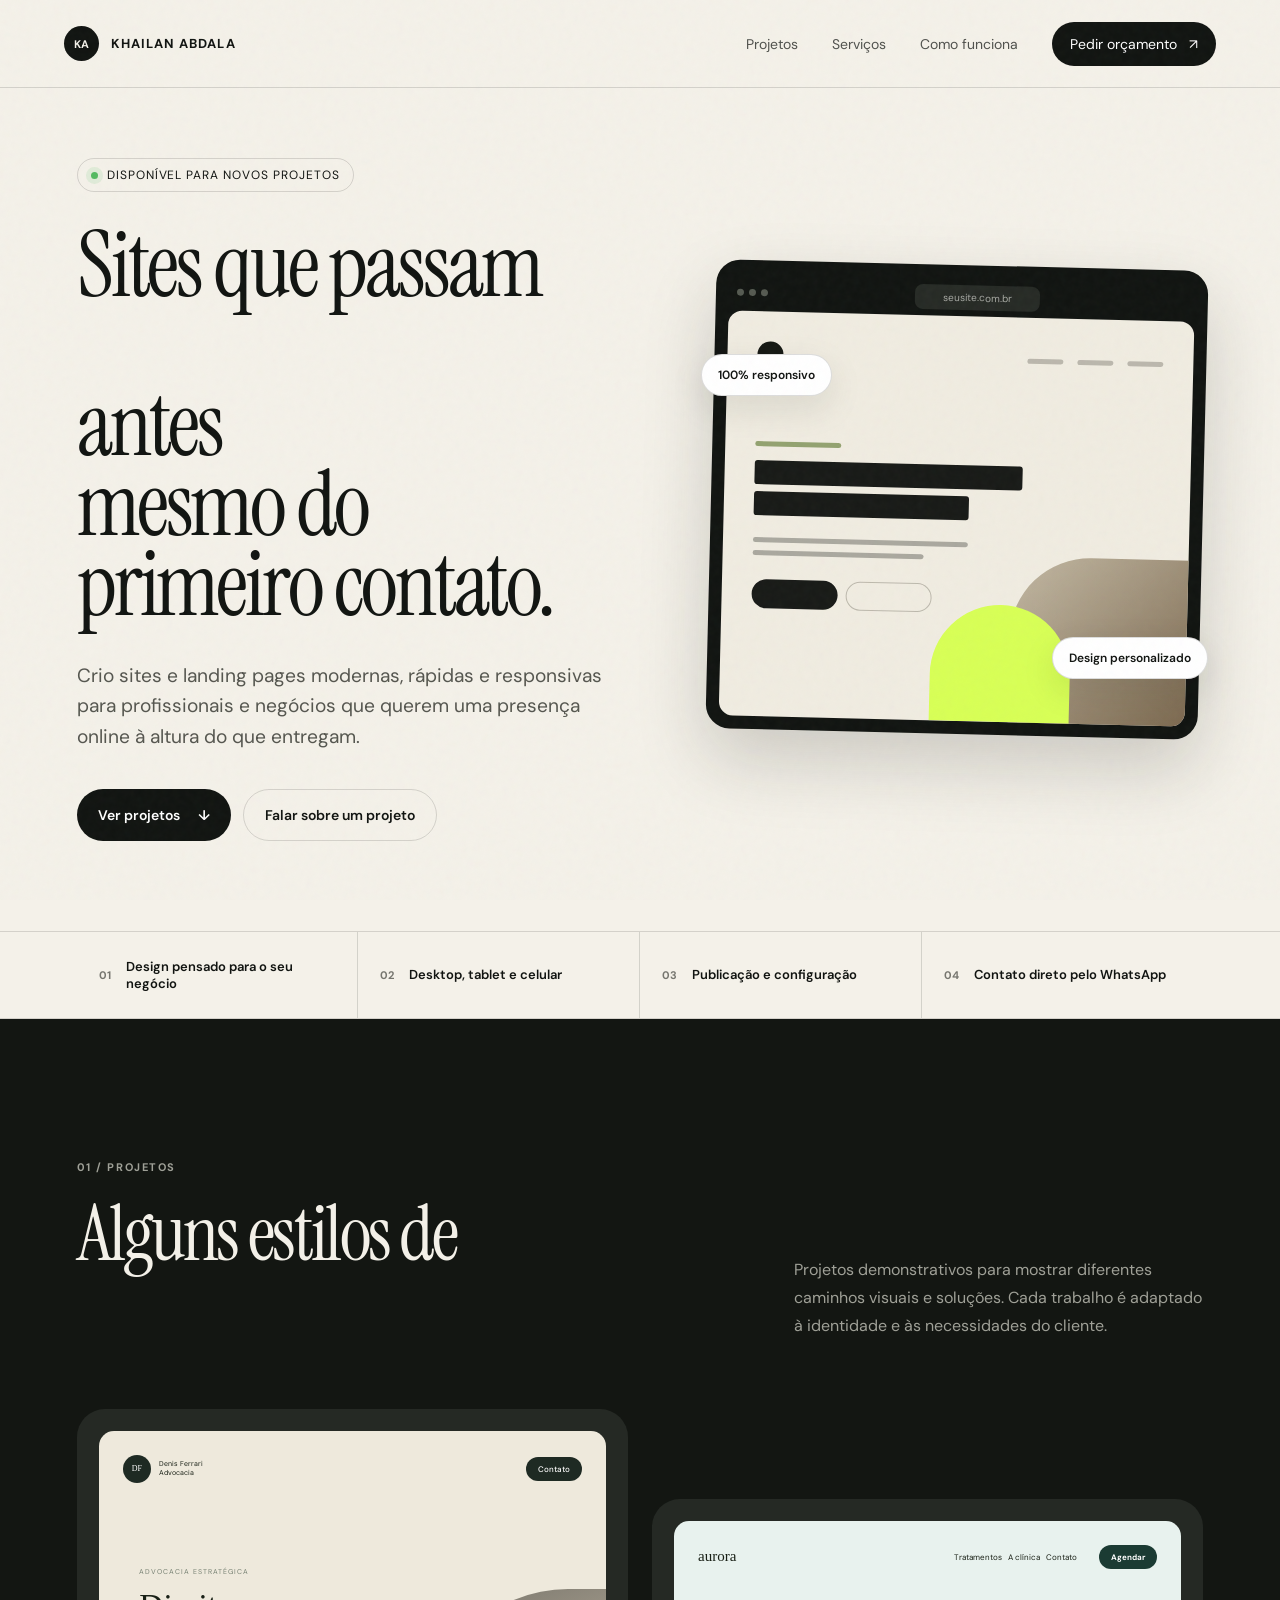
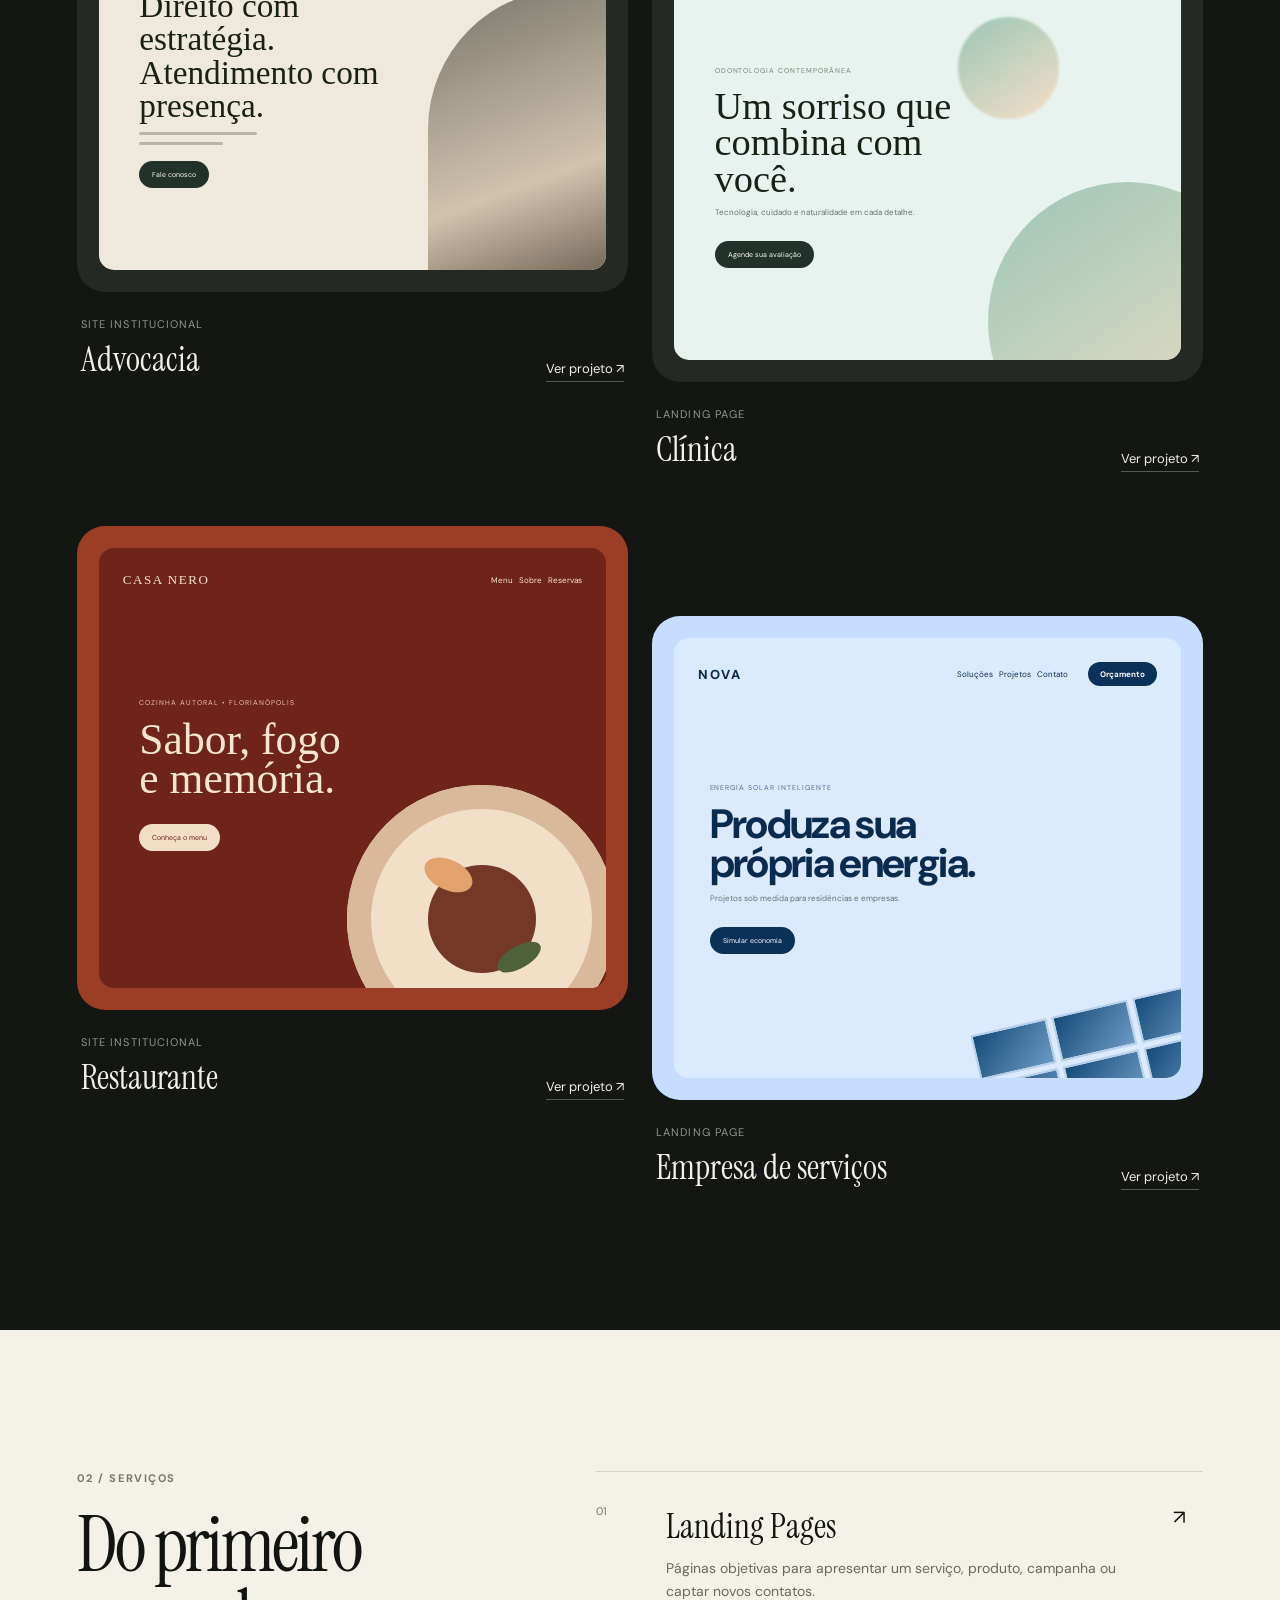
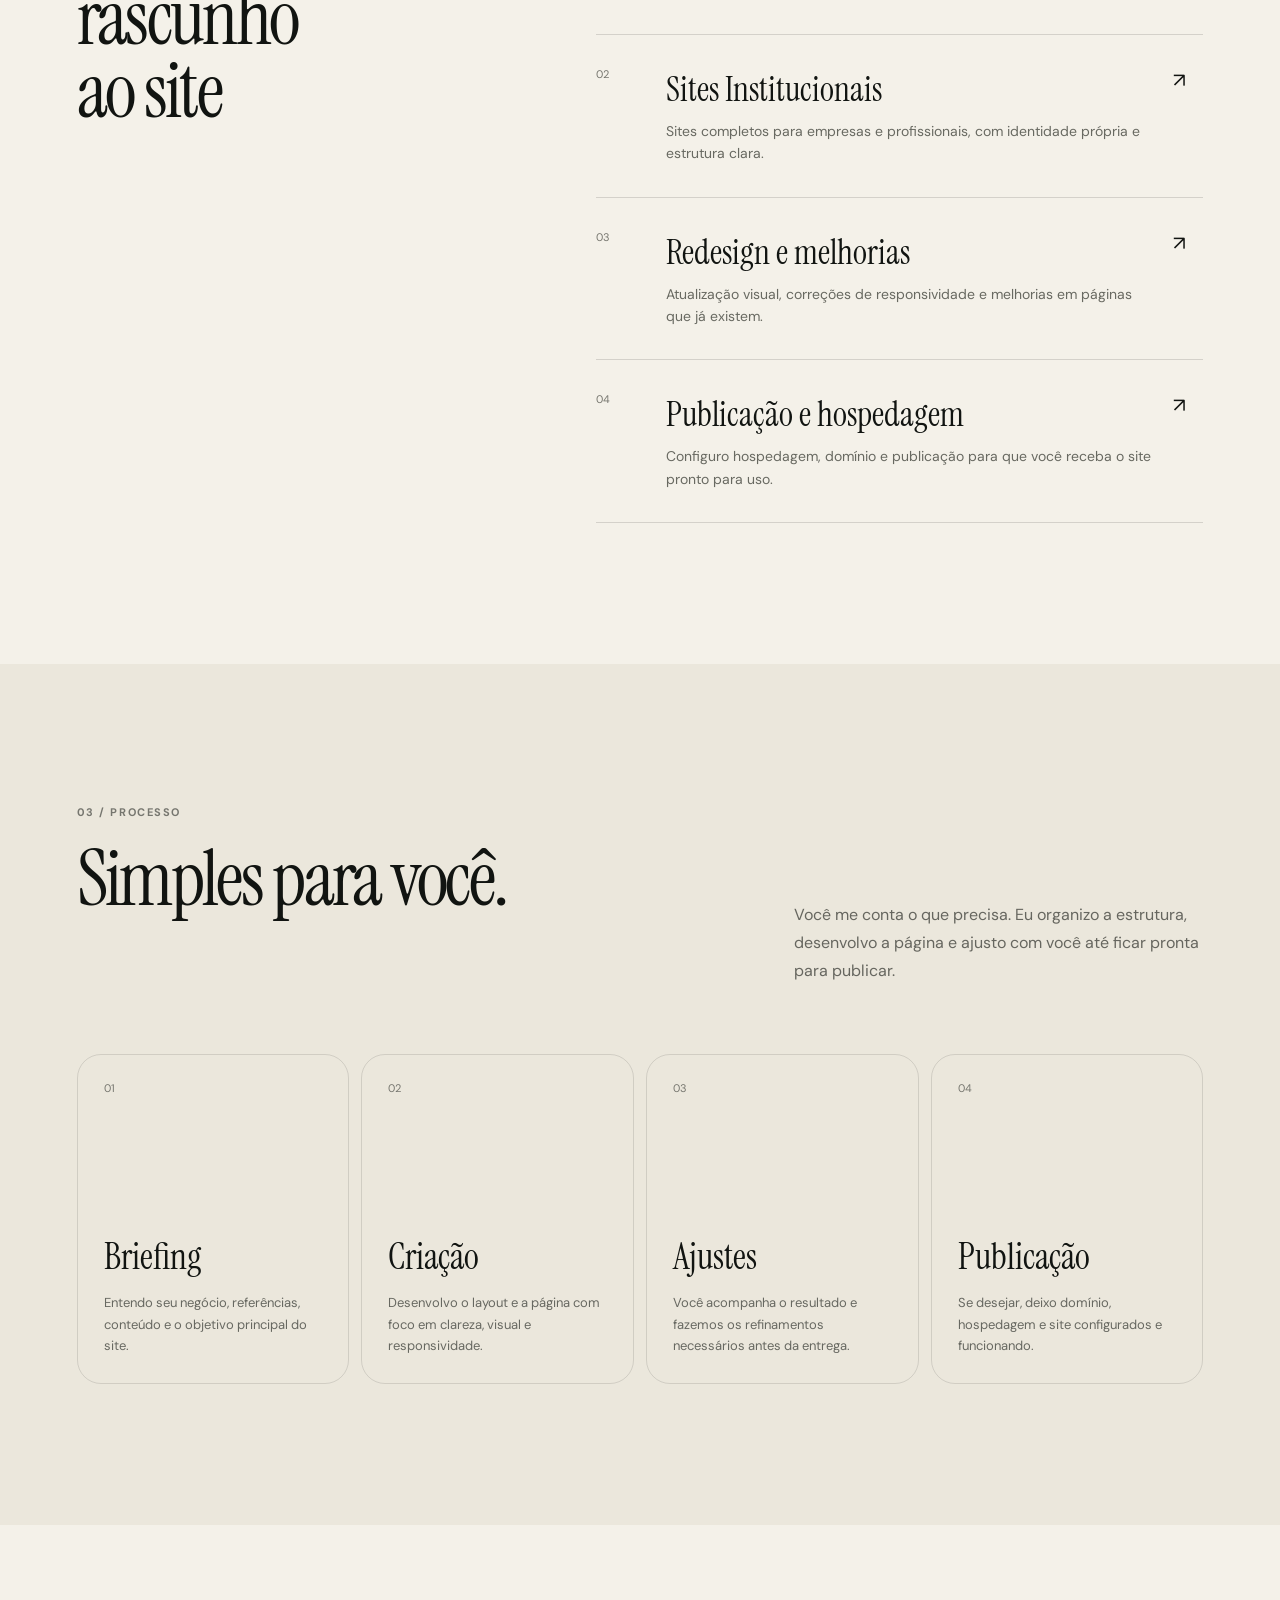
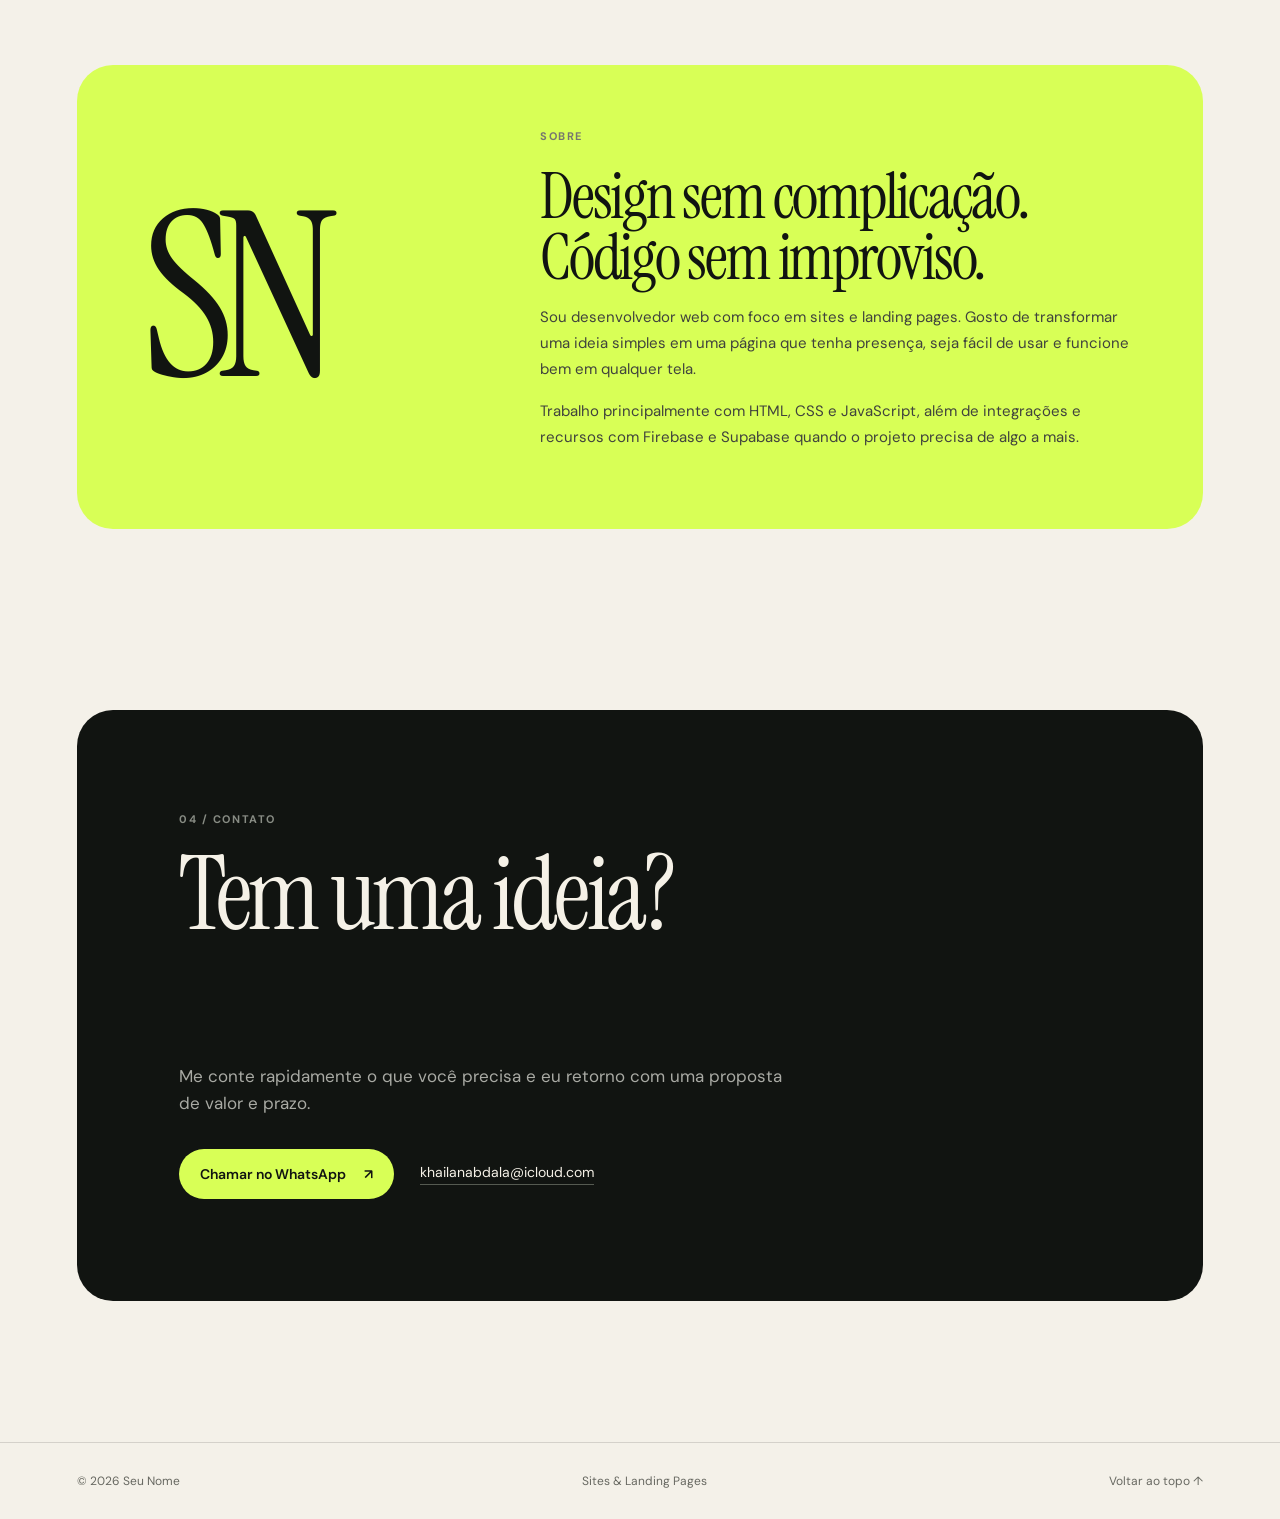
==== index.html @ 9eee0f59 "Update index.html" ====
<!doctype html>
<html lang="pt-BR">
<head>
  <meta charset="utf-8" />
  <meta name="viewport" content="width=device-width, initial-scale=1" />
  <meta name="description" content="Desenvolvimento de sites e landing pages responsivas, modernas e pensadas para transformar visitas em contatos." />
  <title>Khailan Abdala — Sites & Landing Pages</title>
  <link rel="preconnect" href="https://fonts.googleapis.com">
  <link rel="preconnect" href="https://fonts.gstatic.com" crossorigin>
  <link href="https://fonts.googleapis.com/css2?family=DM+Sans:wght@400;500;600;700&family=Instrument+Serif:ital@0;1&display=swap" rel="stylesheet">
  <link rel="stylesheet" href="styles.css" />
</head>
<body>
  <div class="grain" aria-hidden="true"></div>

  <header class="site-header" id="topo">
    <a class="brand" href="#topo" aria-label="Página inicial">
      <span class="brand-mark">KA</span>
      <span class="brand-text">KHAILAN ABDALA</span>
    </a>

    <button class="menu-toggle" type="button" aria-label="Abrir menu" aria-expanded="false">
      <span></span><span></span>
    </button>

    <nav class="nav" aria-label="Navegação principal">
      <a href="#projetos">Projetos</a>
      <a href="#servicos">Serviços</a>
      <a href="#processo">Como funciona</a>
      <a class="nav-cta" href="#contato">Pedir orçamento <span>↗</span></a>
    </nav>
  </header>

  <main>
    <section class="hero section-pad">
      <div class="hero-copy reveal">
        <div class="eyebrow"><span class="status-dot"></span> Disponível para novos projetos</div>
        <h1>Sites que passam<br><em>credibilidade</em> antes<br>mesmo do primeiro contato.</h1>
        <p class="hero-lead">Crio sites e landing pages modernas, rápidas e responsivas para profissionais e negócios que querem uma presença online à altura do que entregam.</p>
        <div class="hero-actions">
          <a class="btn btn-primary" href="#projetos">Ver projetos <span>↓</span></a>
          <a class="btn btn-ghost" href="#contato">Falar sobre um projeto</a>
        </div>
      </div>

      <div class="hero-visual reveal delay-1" aria-hidden="true">
        <div class="browser-card">
          <div class="browser-top">
            <div class="dots"><i></i><i></i><i></i></div>
            <div class="browser-url">seusite.com.br</div>
          </div>
          <div class="browser-content">
            <div class="mini-nav"><span class="mini-logo"></span><span></span><span></span><span></span></div>
            <div class="mini-kicker"></div>
            <div class="mini-title w1"></div>
            <div class="mini-title w2"></div>
            <div class="mini-copy"></div>
            <div class="mini-copy short"></div>
            <div class="mini-buttons"><i></i><i></i></div>
            <div class="mini-card-a"></div>
            <div class="mini-card-b"></div>
          </div>
        </div>
        <div class="floating-tag tag-a">100% responsivo</div>
        <div class="floating-tag tag-b">Design personalizado</div>
      </div>
    </section>

    <section class="proof-strip" aria-label="Diferenciais">
      <div><strong>01</strong><span>Design pensado para o seu negócio</span></div>
      <div><strong>02</strong><span>Desktop, tablet e celular</span></div>
      <div><strong>03</strong><span>Publicação e configuração</span></div>
      <div><strong>04</strong><span>Contato direto pelo WhatsApp</span></div>
    </section>

    <section class="projects section-pad" id="projetos">
      <div class="section-heading reveal">
        <div>
          <span class="section-index">01 / PROJETOS</span>
          <h2>Alguns estilos de<br><em>site que posso criar.</em></h2>
        </div>
        <p>Projetos demonstrativos para mostrar diferentes caminhos visuais e soluções. Cada trabalho é adaptado à identidade e às necessidades do cliente.</p>
      </div>

      <div class="project-grid">
        <article class="project-card project-law reveal">
          <a href="demos/advocacia.html" target="_blank" rel="noopener noreferrer" class="project-preview" aria-label="Abrir demonstração do site de advocacia">
            <div class="mock-window">
              <div class="mock-head"><span>DF</span><small>Denis Ferrari<br>Advocacia</small><b>Contato</b></div>
              <div class="law-copy"><small>ADVOCACIA ESTRATÉGICA</small><strong>Direito com estratégia.<br>Atendimento com presença.</strong><i></i><i></i><button>Fale conosco</button></div>
              <div class="law-photo"></div>
            </div>
          </a>
          <div class="project-meta">
            <div><span>Site institucional</span><h3>Advocacia</h3></div>
            <a href="demos/advocacia.html" target="_blank" rel="noopener noreferrer">Ver projeto ↗</a>
          </div>
        </article>

        <article class="project-card project-clinic reveal delay-1">
          <a href="demos/clinica.html" target="_blank" rel="noopener noreferrer" class="project-preview" aria-label="Abrir demonstração do site de clínica">
            <div class="mock-window clinic-window">
              <div class="clinic-nav"><span>aurora</span><div>Tratamentos&nbsp;&nbsp;&nbsp;A clínica&nbsp;&nbsp;&nbsp;Contato</div><b>Agendar</b></div>
              <div class="clinic-copy"><small>ODONTOLOGIA CONTEMPORÂNEA</small><strong>Um sorriso que combina com você.</strong><p>Tecnologia, cuidado e naturalidade em cada detalhe.</p><button>Agende sua avaliação</button></div>
              <div class="clinic-orb one"></div><div class="clinic-orb two"></div>
            </div>
          </a>
          <div class="project-meta">
            <div><span>Landing page</span><h3>Clínica</h3></div>
            <a href="demos/clinica.html" target="_blank" rel="noopener noreferrer">Ver projeto ↗</a>
          </div>
        </article>

        <article class="project-card project-food reveal">
          <a href="demos/restaurante.html" target="_blank" rel="noopener noreferrer" class="project-preview" aria-label="Abrir demonstração do site de restaurante">
            <div class="mock-window food-window">
              <div class="food-top"><span>CASA NERO</span><div>Menu&nbsp;&nbsp;&nbsp;Sobre&nbsp;&nbsp;&nbsp;Reservas</div></div>
              <div class="food-copy"><small>COZINHA AUTORAL • FLORIANÓPOLIS</small><strong>Sabor, fogo<br>e memória.</strong><button>Conheça o menu</button></div>
              <div class="plate"><i></i><b></b><span></span></div>
            </div>
          </a>
          <div class="project-meta">
            <div><span>Site institucional</span><h3>Restaurante</h3></div>
            <a href="demos/restaurante.html" target="_blank" rel="noopener noreferrer">Ver projeto ↗</a>
          </div>
        </article>

        <article class="project-card project-service reveal delay-1">
          <a href="demos/servicos.html" target="_blank" rel="noopener noreferrer" class="project-preview" aria-label="Abrir demonstração do site de serviços">
            <div class="mock-window service-window">
              <div class="service-nav"><span>NOVA</span><div>Soluções&nbsp;&nbsp;&nbsp;Projetos&nbsp;&nbsp;&nbsp;Contato</div><b>Orçamento</b></div>
              <div class="service-copy"><small>ENERGIA SOLAR INTELIGENTE</small><strong>Produza sua própria energia.</strong><p>Projetos sob medida para residências e empresas.</p><button>Simular economia</button></div>
              <div class="service-grid"><i></i><i></i><i></i><i></i><i></i><i></i></div>
            </div>
          </a>
          <div class="project-meta">
            <div><span>Landing page</span><h3>Empresa de serviços</h3></div>
            <a href="demos/servicos.html" target="_blank" rel="noopener noreferrer">Ver projeto ↗</a>
          </div>
        </article>
      </div>
    </section>

    <section class="services section-pad" id="servicos">
      <div class="services-title reveal">
        <span class="section-index">02 / SERVIÇOS</span>
        <h2>Do primeiro rascunho<br>ao site <em>no ar.</em></h2>
      </div>

      <div class="service-list">
        <div class="service-row reveal"><span>01</span><div><h3>Landing Pages</h3><p>Páginas objetivas para apresentar um serviço, produto, campanha ou captar novos contatos.</p></div><b>↗</b></div>
        <div class="service-row reveal"><span>02</span><div><h3>Sites Institucionais</h3><p>Sites completos para empresas e profissionais, com identidade própria e estrutura clara.</p></div><b>↗</b></div>
        <div class="service-row reveal"><span>03</span><div><h3>Redesign e melhorias</h3><p>Atualização visual, correções de responsividade e melhorias em páginas que já existem.</p></div><b>↗</b></div>
        <div class="service-row reveal"><span>04</span><div><h3>Publicação e hospedagem</h3><p>Configuro hospedagem, domínio e publicação para que você receba o site pronto para uso.</p></div><b>↗</b></div>
      </div>
    </section>

    <section class="process section-pad" id="processo">
      <div class="section-heading reveal">
        <div>
          <span class="section-index">03 / PROCESSO</span>
          <h2>Simples para você.<br><em>Bem pensado por trás.</em></h2>
        </div>
        <p>Você me conta o que precisa. Eu organizo a estrutura, desenvolvo a página e ajusto com você até ficar pronta para publicar.</p>
      </div>

      <div class="process-grid">
        <div class="process-card reveal"><span>01</span><h3>Briefing</h3><p>Entendo seu negócio, referências, conteúdo e o objetivo principal do site.</p></div>
        <div class="process-card reveal delay-1"><span>02</span><h3>Criação</h3><p>Desenvolvo o layout e a página com foco em clareza, visual e responsividade.</p></div>
        <div class="process-card reveal delay-2"><span>03</span><h3>Ajustes</h3><p>Você acompanha o resultado e fazemos os refinamentos necessários antes da entrega.</p></div>
        <div class="process-card reveal delay-3"><span>04</span><h3>Publicação</h3><p>Se desejar, deixo domínio, hospedagem e site configurados e funcionando.</p></div>
      </div>
    </section>

    <section class="about section-pad">
      <div class="about-card reveal">
        <div class="about-monogram">SN</div>
        <div class="about-copy">
          <span class="section-index">SOBRE</span>
          <h2>Design sem complicação.<br>Código sem improviso.</h2>
          <p>Sou desenvolvedor web com foco em sites e landing pages. Gosto de transformar uma ideia simples em uma página que tenha presença, seja fácil de usar e funcione bem em qualquer tela.</p>
          <p>Trabalho principalmente com HTML, CSS e JavaScript, além de integrações e recursos com Firebase e Supabase quando o projeto precisa de algo a mais.</p>
        </div>
      </div>
    </section>

    <section class="contact section-pad" id="contato">
      <div class="contact-card reveal">
        <span class="section-index">04 / CONTATO</span>
        <h2>Tem uma ideia?<br><em>Vamos colocar no ar.</em></h2>
        <p>Me conte rapidamente o que você precisa e eu retorno com uma proposta de valor e prazo.</p>
        <div class="contact-actions">
          <!-- TROQUE O NÚMERO ABAIXO PELO SEU WHATSAPP, COM DDI E DDD -->
          <a class="btn btn-light" href="https://wa.me/5548996751423" target="_blank" rel="noopener noreferrer">Chamar no WhatsApp <span>↗</span></a>
          <!-- TROQUE O EMAIL ABAIXO PELO SEU -->
          <a class="contact-email" href="mailto:seuemail@exemplo.com">khailanabdala@icloud.com</a>
        </div>
      </div>
    </section>
  </main>

  <footer>
    <div>© <span id="year"></span> Seu Nome</div>
    <div>Sites & Landing Pages</div>
    <a href="#topo">Voltar ao topo ↑</a>
  </footer>

  <script src="script.js"></script>
</body>
</html>
---- styles.css ----
:root{
  --ink:#111411;
  --paper:#f4f1e9;
  --paper-2:#ebe7dc;
  --acid:#d8ff56;
  --muted:#76766f;
  --line:rgba(17,20,17,.14);
  --radius:28px;
}
*{box-sizing:border-box}html{scroll-behavior:smooth}body{margin:0;background:var(--paper);color:var(--ink);font-family:"DM Sans",system-ui,sans-serif;overflow-x:hidden}a{color:inherit;text-decoration:none}button{font:inherit}.grain{position:fixed;inset:0;pointer-events:none;z-index:100;opacity:.035;background-image:url("data:image/svg+xml,%3Csvg viewBox='0 0 160 160' xmlns='http://www.w3.org/2000/svg'%3E%3Cfilter id='n'%3E%3CfeTurbulence type='fractalNoise' baseFrequency='.8' numOctaves='4' stitchTiles='stitch'/%3E%3C/filter%3E%3Crect width='100%25' height='100%25' filter='url(%23n)' opacity='.9'/%3E%3C/svg%3E")}.site-header{height:88px;padding:0 clamp(24px,5vw,74px);display:flex;align-items:center;justify-content:space-between;border-bottom:1px solid var(--line);position:relative;z-index:20}.brand{display:flex;align-items:center;gap:12px;font-weight:700;letter-spacing:.08em;font-size:13px}.brand-mark{width:35px;height:35px;border-radius:50%;background:var(--ink);color:var(--paper);display:grid;place-items:center;font-size:11px;letter-spacing:0}.nav{display:flex;align-items:center;gap:34px;font-size:14px}.nav>a:not(.nav-cta){opacity:.72}.nav>a:hover{opacity:1}.nav-cta{background:var(--ink);color:#fff;padding:13px 18px;border-radius:999px;display:flex;align-items:center;gap:12px}.menu-toggle{display:none;background:none;border:0;width:42px;height:42px}.menu-toggle span{display:block;width:22px;height:1px;background:var(--ink);margin:6px auto}.section-pad{padding:clamp(90px,11vw,150px) clamp(24px,6vw,92px)}.hero{min-height:calc(100vh - 88px);display:grid;grid-template-columns:1.05fr .95fr;gap:7vw;align-items:center;padding-top:70px;padding-bottom:90px}.eyebrow{display:inline-flex;align-items:center;gap:9px;padding:8px 13px;border:1px solid var(--line);border-radius:999px;font-size:12px;text-transform:uppercase;letter-spacing:.08em;margin-bottom:34px}.status-dot{width:7px;height:7px;background:#55ba62;border-radius:50%;box-shadow:0 0 0 5px rgba(85,186,98,.12)}h1,h2{font-family:"Instrument Serif",Georgia,serif;font-weight:400;letter-spacing:-.035em;margin:0}h1{font-size:clamp(58px,7vw,112px);line-height:.89}h1 em,h2 em{font-weight:400;color:transparent;-webkit-text-stroke:1.2px currentColor;font-style:italic}.hero-lead{max-width:660px;font-size:clamp(17px,1.5vw,21px);line-height:1.6;color:#55564f;margin:36px 0}.hero-actions{display:flex;gap:12px;flex-wrap:wrap}.btn{display:inline-flex;align-items:center;justify-content:center;gap:18px;padding:16px 21px;border-radius:999px;font-weight:600;font-size:14px;transition:.25s ease}.btn:hover{transform:translateY(-2px)}.btn-primary{background:var(--ink);color:#fff}.btn-ghost{border:1px solid var(--line)}.hero-visual{position:relative;min-height:560px;display:grid;place-items:center}.browser-card{width:min(100%,620px);aspect-ratio:1.05;background:#111411;border-radius:24px;box-shadow:0 30px 70px rgba(27,30,23,.18);padding:13px;transform:rotate(1.4deg)}.browser-top{height:38px;display:flex;align-items:center;padding:0 8px;color:#a8aaa4;font-size:10px}.dots{display:flex;gap:5px}.dots i{display:block;width:7px;height:7px;background:#555a51;border-radius:50%}.browser-url{margin:auto;background:#262a25;border-radius:8px;padding:6px 28px}.browser-content{height:calc(100% - 38px);border-radius:14px;background:#f0ece1;position:relative;overflow:hidden;padding:30px}.mini-nav{display:flex;align-items:center;gap:14px}.mini-nav span{width:36px;height:5px;border-radius:99px;background:#bbb7ad}.mini-nav .mini-logo{width:26px;height:26px;border-radius:50%;background:#161914;margin-right:auto}.mini-kicker{width:86px;height:5px;background:#93a270;border-radius:99px;margin-top:74px}.mini-title{height:24px;background:#181a17;border-radius:3px;margin-top:14px}.mini-title.w1{width:66%}.mini-title.w2{width:53%;margin-top:7px}.mini-copy{height:5px;background:#aaa89f;border-radius:4px;width:53%;margin-top:22px}.mini-copy.short{width:42%;margin-top:8px}.mini-buttons{display:flex;gap:8px;margin-top:24px}.mini-buttons i{width:86px;height:29px;background:#181a17;border-radius:99px}.mini-buttons i+ i{background:transparent;border:1px solid #bdb9ad}.mini-card-a{position:absolute;width:42%;height:48%;right:-4%;bottom:-7%;border-radius:80px 0 0 0;background:linear-gradient(135deg,#c3b9a4,#725e44)}.mini-card-b{position:absolute;width:30%;height:29%;right:25%;bottom:0;border-radius:120px 120px 0 0;background:#d8ff56}.floating-tag{position:absolute;background:#fff;border:1px solid var(--line);box-shadow:0 12px 35px rgba(24,25,21,.1);border-radius:999px;padding:12px 16px;font-size:12px;font-weight:600}.tag-a{left:-2%;top:24%}.tag-b{right:-1%;bottom:18%}.proof-strip{border-top:1px solid var(--line);border-bottom:1px solid var(--line);display:grid;grid-template-columns:repeat(4,1fr);padding:0 clamp(24px,6vw,92px)}.proof-strip>div{padding:26px 22px;border-right:1px solid var(--line);display:flex;gap:15px;align-items:center}.proof-strip>div:last-child{border-right:0}.proof-strip strong{font-size:11px;color:var(--muted)}.proof-strip span{font-size:13px;font-weight:600}.section-heading{display:grid;grid-template-columns:1.2fr .8fr;gap:8vw;align-items:end;margin-bottom:65px}.section-index{font-size:11px;font-weight:700;letter-spacing:.14em;color:var(--muted);display:block;margin-bottom:24px}.section-heading h2,.services-title h2{font-size:clamp(48px,6vw,82px);line-height:.95}.section-heading>p{font-size:16px;line-height:1.75;color:#66665f;max-width:510px;margin:0 0 4px}.projects{background:#131612;color:#f3f0e8}.projects .section-index,.projects .section-heading>p{color:#9fa097}.project-grid{display:grid;grid-template-columns:1fr 1fr;gap:54px 24px}.project-card:nth-child(even){margin-top:90px}.project-preview{display:block;aspect-ratio:1.14;border-radius:var(--radius);overflow:hidden;background:#252924;padding:22px}.mock-window{width:100%;height:100%;border-radius:15px;background:#eee9dc;color:#192016;position:relative;overflow:hidden;padding:24px}.mock-head,.clinic-nav,.food-top,.service-nav{display:flex;align-items:center;font-size:8px;position:relative;z-index:2}.mock-head>span{width:28px;height:28px;border-radius:50%;background:#1e2a23;color:#fff;display:grid;place-items:center;font-family:Georgia}.mock-head small{font-size:7px;line-height:1.2;margin-left:8px}.mock-head b{margin-left:auto;background:#1e2a23;color:#fff;padding:7px 12px;border-radius:99px;font-weight:500}.law-copy{position:absolute;left:8%;top:29%;z-index:2;width:55%}.law-copy small,.clinic-copy small,.food-copy small,.service-copy small{font-size:7px;letter-spacing:.14em;color:#788274}.law-copy strong{display:block;font-family:Georgia,serif;font-weight:400;font-size:clamp(20px,2.6vw,42px);line-height:1;margin:10px 0}.law-copy i{display:block;width:42%;height:3px;background:#b7b5aa;border-radius:99px;margin-top:7px}.law-copy i+ i{width:30%}.law-copy button,.clinic-copy button,.food-copy button,.service-copy button{margin-top:16px;border:0;background:#223129;color:white;border-radius:99px;padding:9px 13px;font-size:7px}.law-photo{position:absolute;width:38%;height:72%;right:-3%;bottom:-8%;background:linear-gradient(160deg,#77746b,#d1c4ad 60%,#564a3d);border-radius:140px 0 0 0}.project-meta{display:flex;justify-content:space-between;align-items:end;padding:20px 4px 0}.project-meta span{font-size:11px;text-transform:uppercase;letter-spacing:.1em;color:#93958e}.project-meta h3{font-family:"Instrument Serif",serif;font-size:34px;font-weight:400;margin:4px 0 0}.project-meta>a{font-size:13px;border-bottom:1px solid #555a52;padding-bottom:4px}.clinic-window{background:#e8f2ee}.clinic-nav>span{font-family:Georgia,serif;font-size:15px;margin-right:auto}.clinic-nav b{margin-left:22px;background:#1b3b33;color:#fff;border-radius:99px;padding:7px 12px}.clinic-copy{width:58%;position:absolute;left:8%;top:31%;z-index:3}.clinic-copy strong{display:block;font-family:Georgia,serif;font-size:clamp(24px,3vw,46px);font-weight:400;line-height:.95;margin:10px 0}.clinic-copy p,.service-copy p{font-size:8px;color:#66726d}.clinic-orb{position:absolute;border-radius:50%;background:linear-gradient(145deg,#9bc6b7,#f6dfc8)}.clinic-orb.one{width:55%;aspect-ratio:1;right:-17%;bottom:-23%}.clinic-orb.two{width:20%;aspect-ratio:1;right:24%;top:22%;filter:blur(1px)}.project-food .project-preview{background:#9b3e25}.food-window{background:#6e2419;color:#f5e5d1}.food-top>span{font-family:Georgia;font-size:13px;letter-spacing:.12em;margin-right:auto}.food-copy{position:absolute;left:8%;top:32%;z-index:2}.food-copy small{color:#e9c8af}.food-copy strong{display:block;font-family:Georgia,serif;font-weight:400;font-size:clamp(28px,3.4vw,52px);line-height:.9;margin:10px 0}.food-copy button{background:#f3ddc7;color:#6e2419}.plate{position:absolute;right:-2%;bottom:-15%;width:53%;aspect-ratio:1;border-radius:50%;background:#f2dfc7;box-shadow:inset 0 0 0 24px #d9b999}.plate i,.plate b,.plate span{position:absolute;border-radius:50%}.plate i{inset:30%;background:#733926}.plate b{width:19%;height:11%;background:#e3a26e;left:28%;top:28%;transform:rotate(25deg)}.plate span{width:18%;height:8%;background:#4e603c;right:27%;bottom:32%;transform:rotate(-30deg)}.project-service .project-preview{background:#c7ddff}.service-window{background:#dceaff;color:#092b50}.service-nav>span{font-size:13px;font-weight:800;letter-spacing:.12em;margin-right:auto}.service-nav b{margin-left:20px;background:#0a315a;color:#fff;border-radius:99px;padding:7px 12px}.service-copy{position:absolute;left:7%;top:31%;width:55%;z-index:3}.service-copy small{color:#55718c}.service-copy strong{font-family:"DM Sans";font-size:clamp(24px,3.2vw,49px);font-weight:700;line-height:.95;display:block;margin:10px 0;letter-spacing:-.04em}.service-copy button{background:#0a315a}.service-grid{position:absolute;right:-8%;bottom:-6%;width:48%;display:grid;grid-template-columns:repeat(3,1fr);gap:5px;transform:rotate(-13deg)}.service-grid i{aspect-ratio:1.7;background:linear-gradient(135deg,#164b78,#6b9ac3);border:2px solid #b7d1eb}.services{display:grid;grid-template-columns:.8fr 1.2fr;gap:9vw}.services-title{position:sticky;top:120px;height:max-content}.service-list{border-top:1px solid var(--line)}.service-row{display:grid;grid-template-columns:50px 1fr 30px;gap:20px;padding:32px 0;border-bottom:1px solid var(--line);align-items:start}.service-row>span{font-size:11px;color:var(--muted)}.service-row h3{font-family:"Instrument Serif",serif;font-size:34px;font-weight:400;margin:0 0 8px}.service-row p{margin:0;color:#686961;line-height:1.6;font-size:14px;max-width:600px}.service-row>b{font-size:20px;font-weight:400}.process{background:var(--paper-2)}.process-grid{display:grid;grid-template-columns:repeat(4,1fr);gap:12px}.process-card{min-height:330px;border:1px solid rgba(17,20,17,.12);border-radius:24px;padding:26px;display:flex;flex-direction:column}.process-card>span{font-size:11px;color:var(--muted)}.process-card h3{font-family:"Instrument Serif",serif;font-size:36px;font-weight:400;margin:auto 0 12px}.process-card p{font-size:13px;line-height:1.65;color:#676861;margin:0}.about-card{background:var(--acid);border-radius:36px;padding:clamp(34px,5vw,72px);display:grid;grid-template-columns:.7fr 1.3fr;gap:6vw;align-items:center}.about-monogram{font-family:"Instrument Serif",serif;font-size:clamp(130px,18vw,250px);line-height:.7;letter-spacing:-.08em}.about-copy h2{font-size:clamp(45px,5vw,76px);line-height:.95}.about-copy p{max-width:700px;line-height:1.75;color:#40433d;font-size:15px}.contact{padding-top:40px}.contact-card{background:#111411;color:#f5f1e7;border-radius:36px;padding:clamp(48px,8vw,110px)}.contact-card .section-index{color:#888c84}.contact-card h2{font-size:clamp(62px,8vw,124px);line-height:.88}.contact-card p{color:#a9aaa4;font-size:17px;line-height:1.6;max-width:620px;margin:32px 0}.contact-actions{display:flex;align-items:center;gap:26px;flex-wrap:wrap}.btn-light{background:var(--acid);color:#111411}.contact-email{font-size:14px;border-bottom:1px solid #555a51;padding-bottom:3px}footer{padding:30px clamp(24px,6vw,92px);display:flex;justify-content:space-between;border-top:1px solid var(--line);font-size:12px;color:#676861}.reveal{opacity:0;transform:translateY(24px);transition:opacity .7s ease,transform .7s ease}.reveal.visible{opacity:1;transform:none}.delay-1{transition-delay:.1s}.delay-2{transition-delay:.18s}.delay-3{transition-delay:.26s}
@media (max-width:980px){.hero{grid-template-columns:1fr;padding-top:70px}.hero-visual{min-height:470px}.proof-strip{grid-template-columns:1fr 1fr}.proof-strip>div:nth-child(2){border-right:0}.proof-strip>div:nth-child(-n+2){border-bottom:1px solid var(--line)}.project-grid{grid-template-columns:1fr}.project-card:nth-child(even){margin-top:0}.section-heading,.services{grid-template-columns:1fr}.services-title{position:static}.process-grid{grid-template-columns:1fr 1fr}.about-card{grid-template-columns:1fr}.about-monogram{font-size:150px}}
@media (max-width:760px){.site-header{height:76px}.nav{position:absolute;left:16px;right:16px;top:82px;background:#111411;color:white;border-radius:22px;padding:20px;display:none;flex-direction:column;align-items:stretch;gap:8px;box-shadow:0 18px 50px rgba(0,0,0,.18)}.nav.open{display:flex}.nav a{padding:12px}.nav-cta{justify-content:space-between}.menu-toggle{display:block}.hero{min-height:auto;padding-top:56px}.hero h1{font-size:clamp(55px,15vw,82px)}.hero-visual{min-height:380px}.browser-card{width:96%}.floating-tag{font-size:10px}.tag-a{left:-2%;top:15%}.tag-b{right:0;bottom:10%}.proof-strip{grid-template-columns:1fr}.proof-strip>div{border-right:0!important;border-bottom:1px solid var(--line)}.proof-strip>div:last-child{border-bottom:0}.section-heading{gap:28px}.project-preview{padding:12px}.project-meta h3{font-size:29px}.project-meta a{font-size:11px}.process-grid{grid-template-columns:1fr}.process-card{min-height:250px}.about-monogram{font-size:110px}.contact-card h2{font-size:clamp(58px,16vw,86px)}footer{gap:12px;flex-direction:column}.services-title h2,.section-heading h2{font-size:52px}}
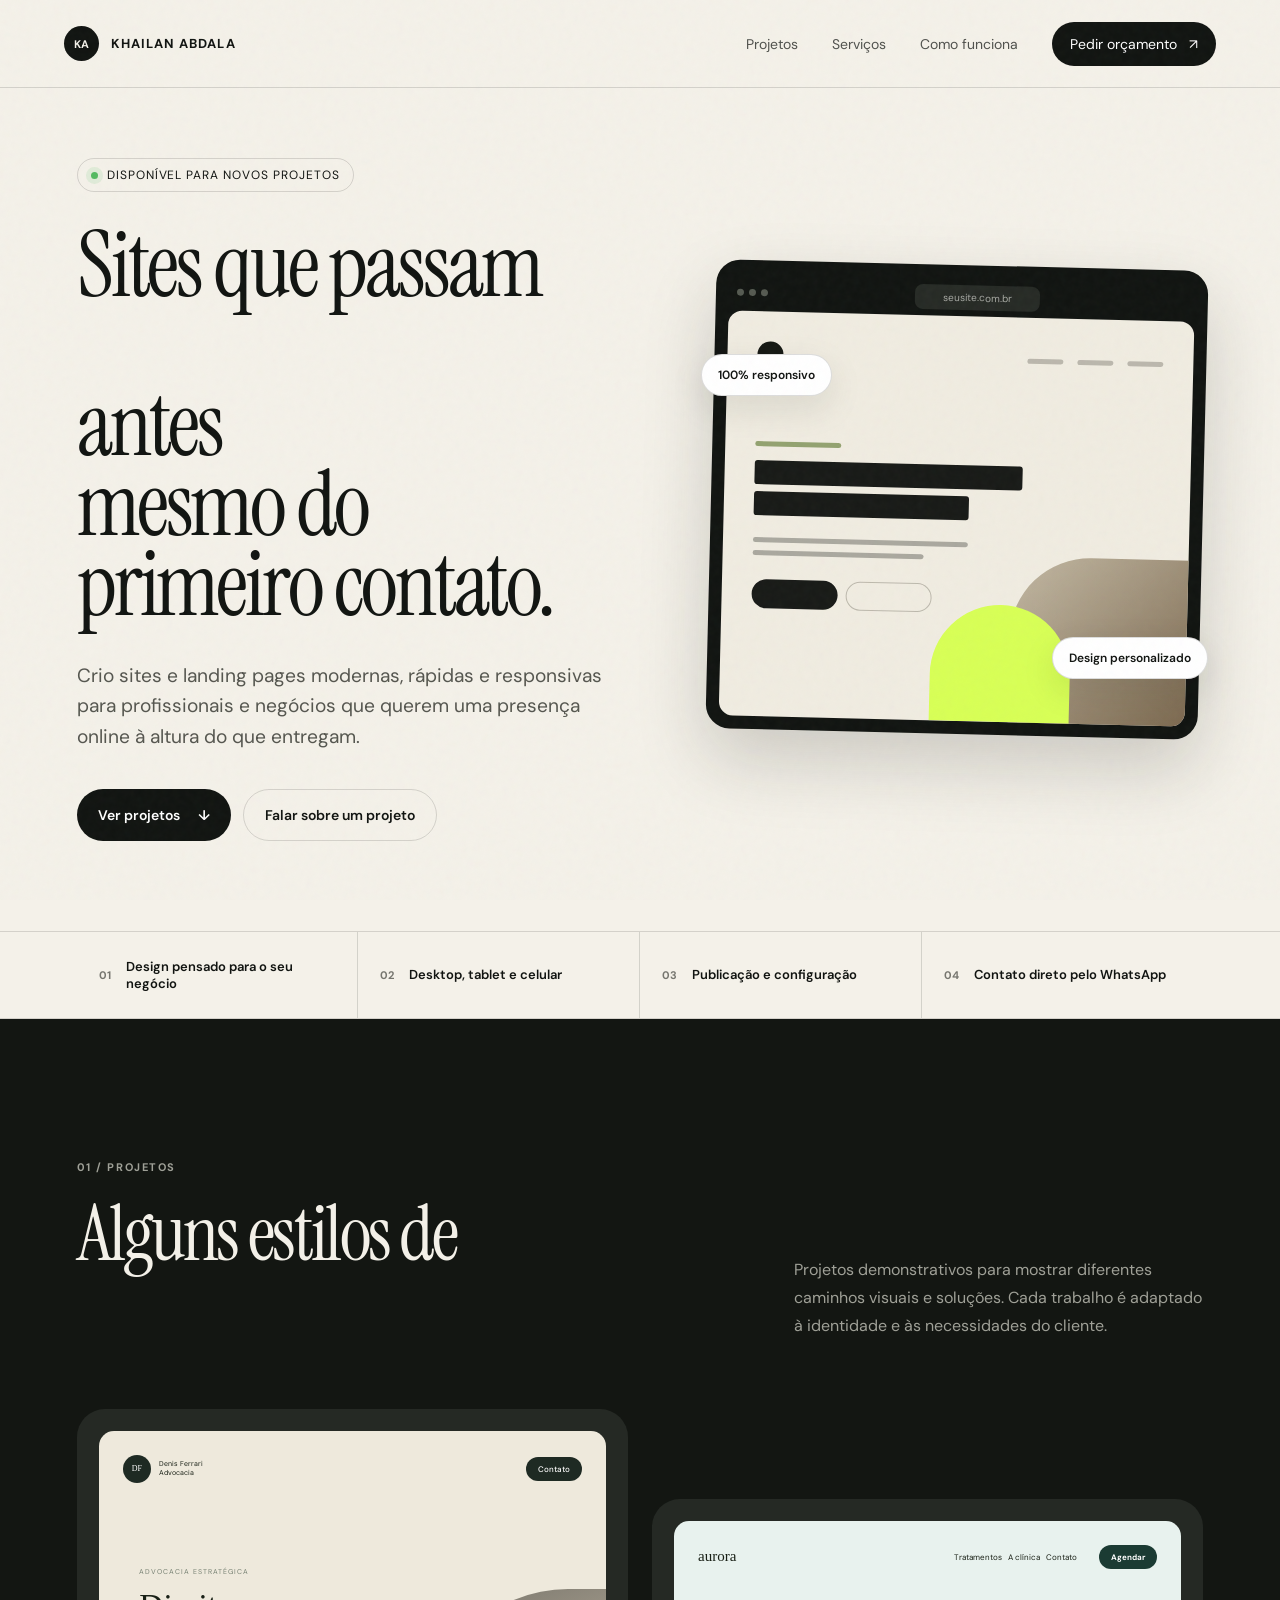
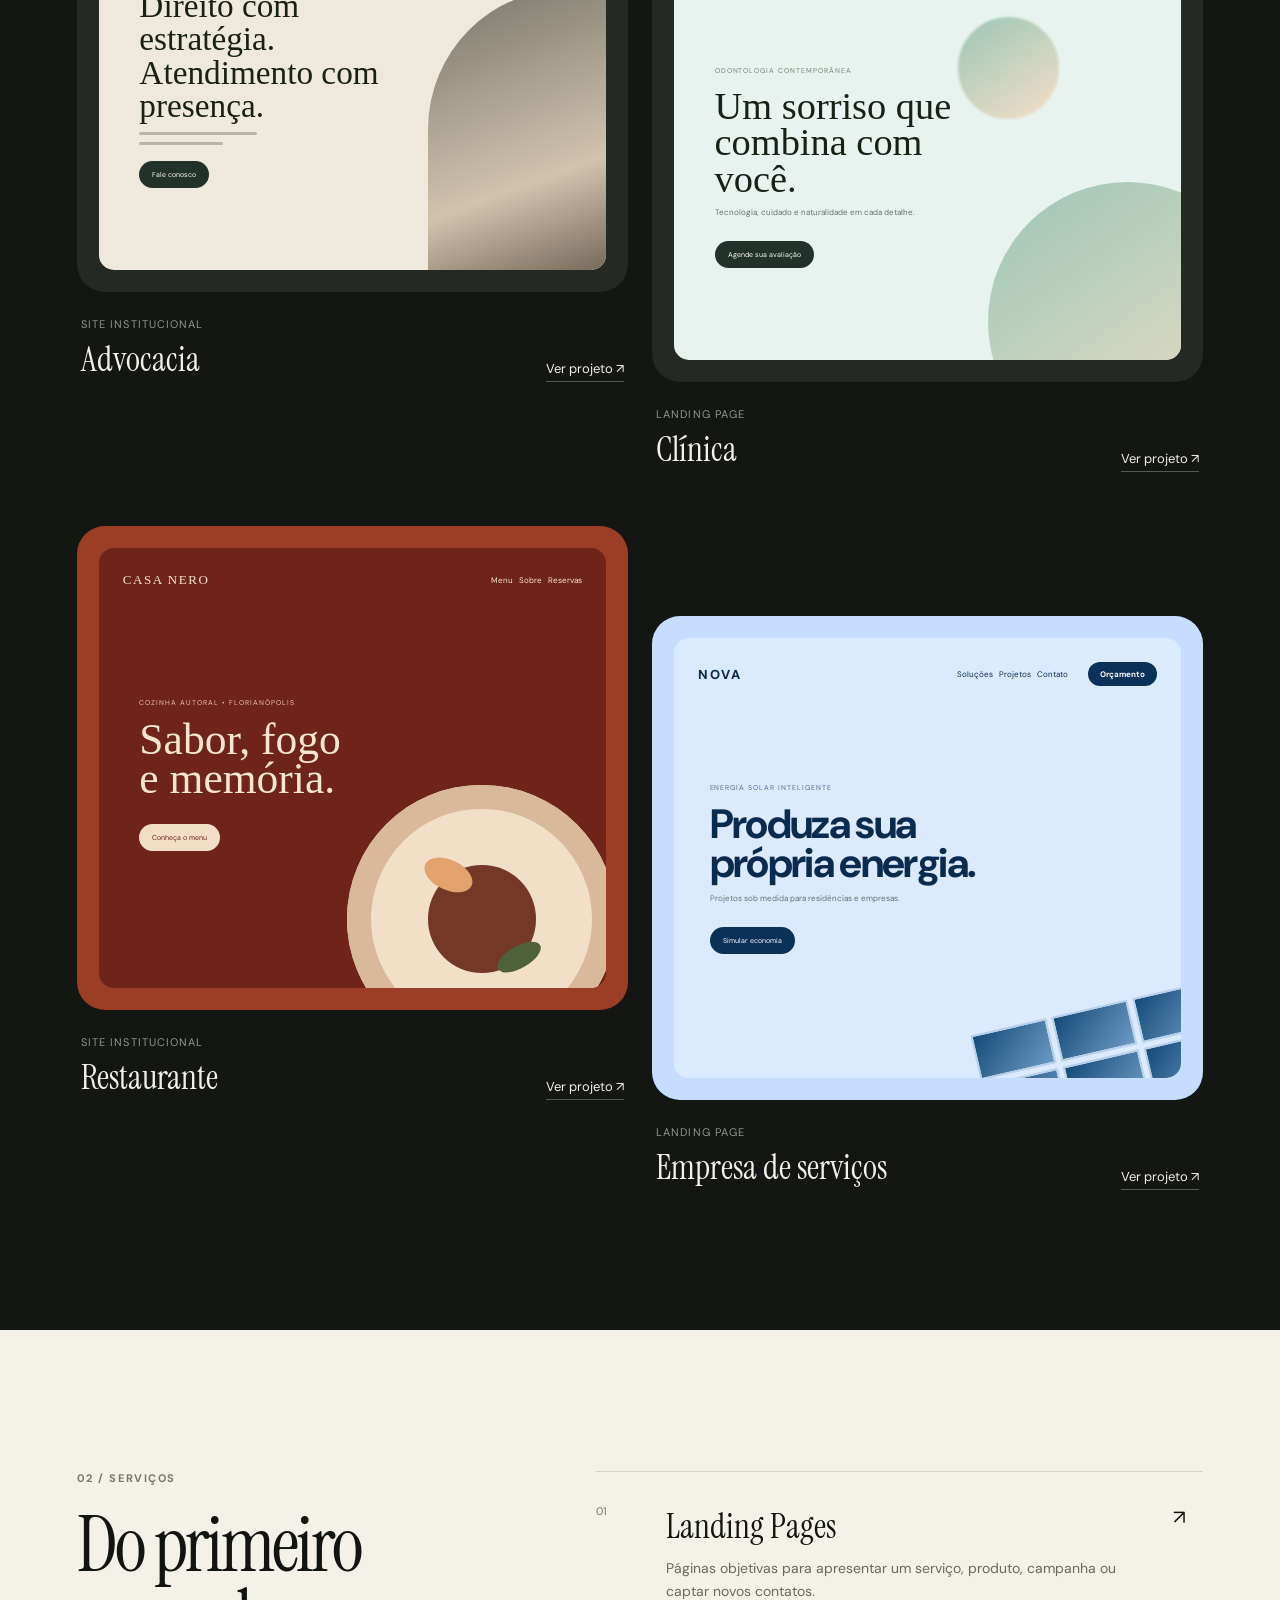
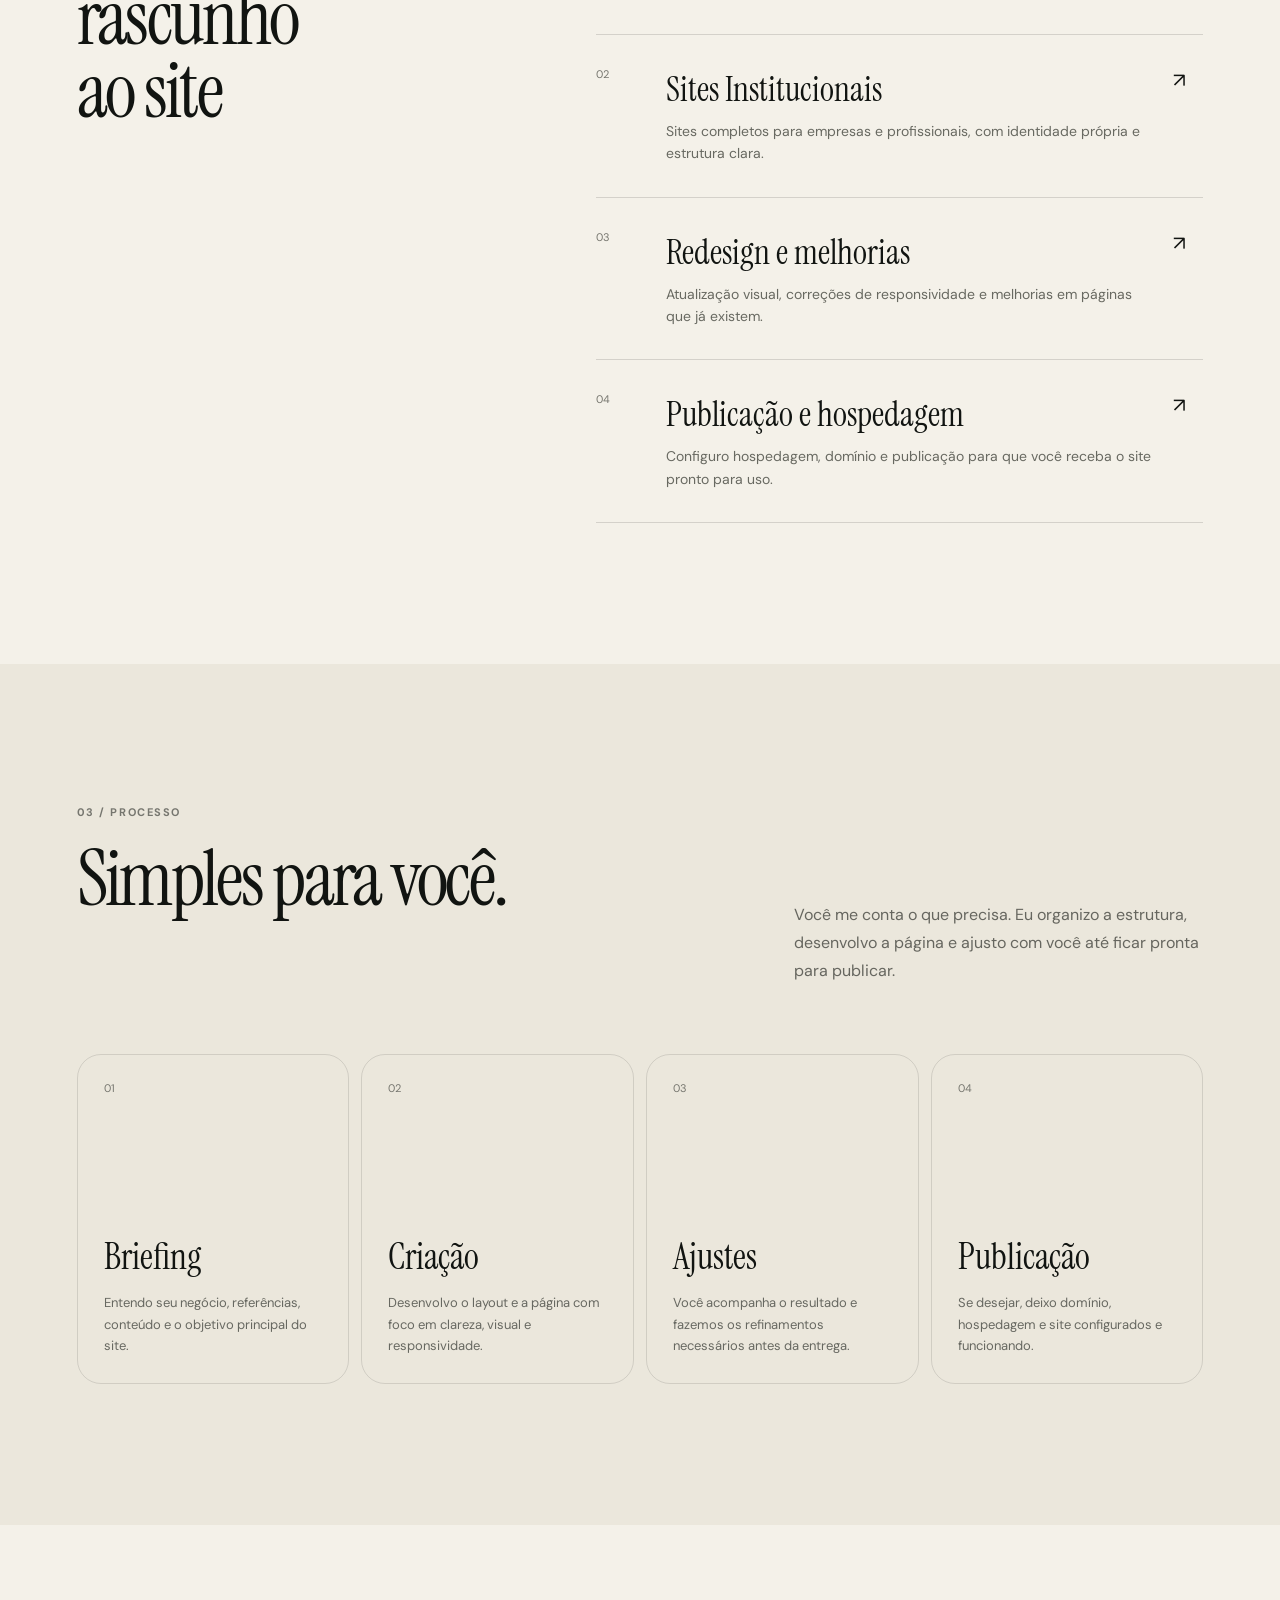
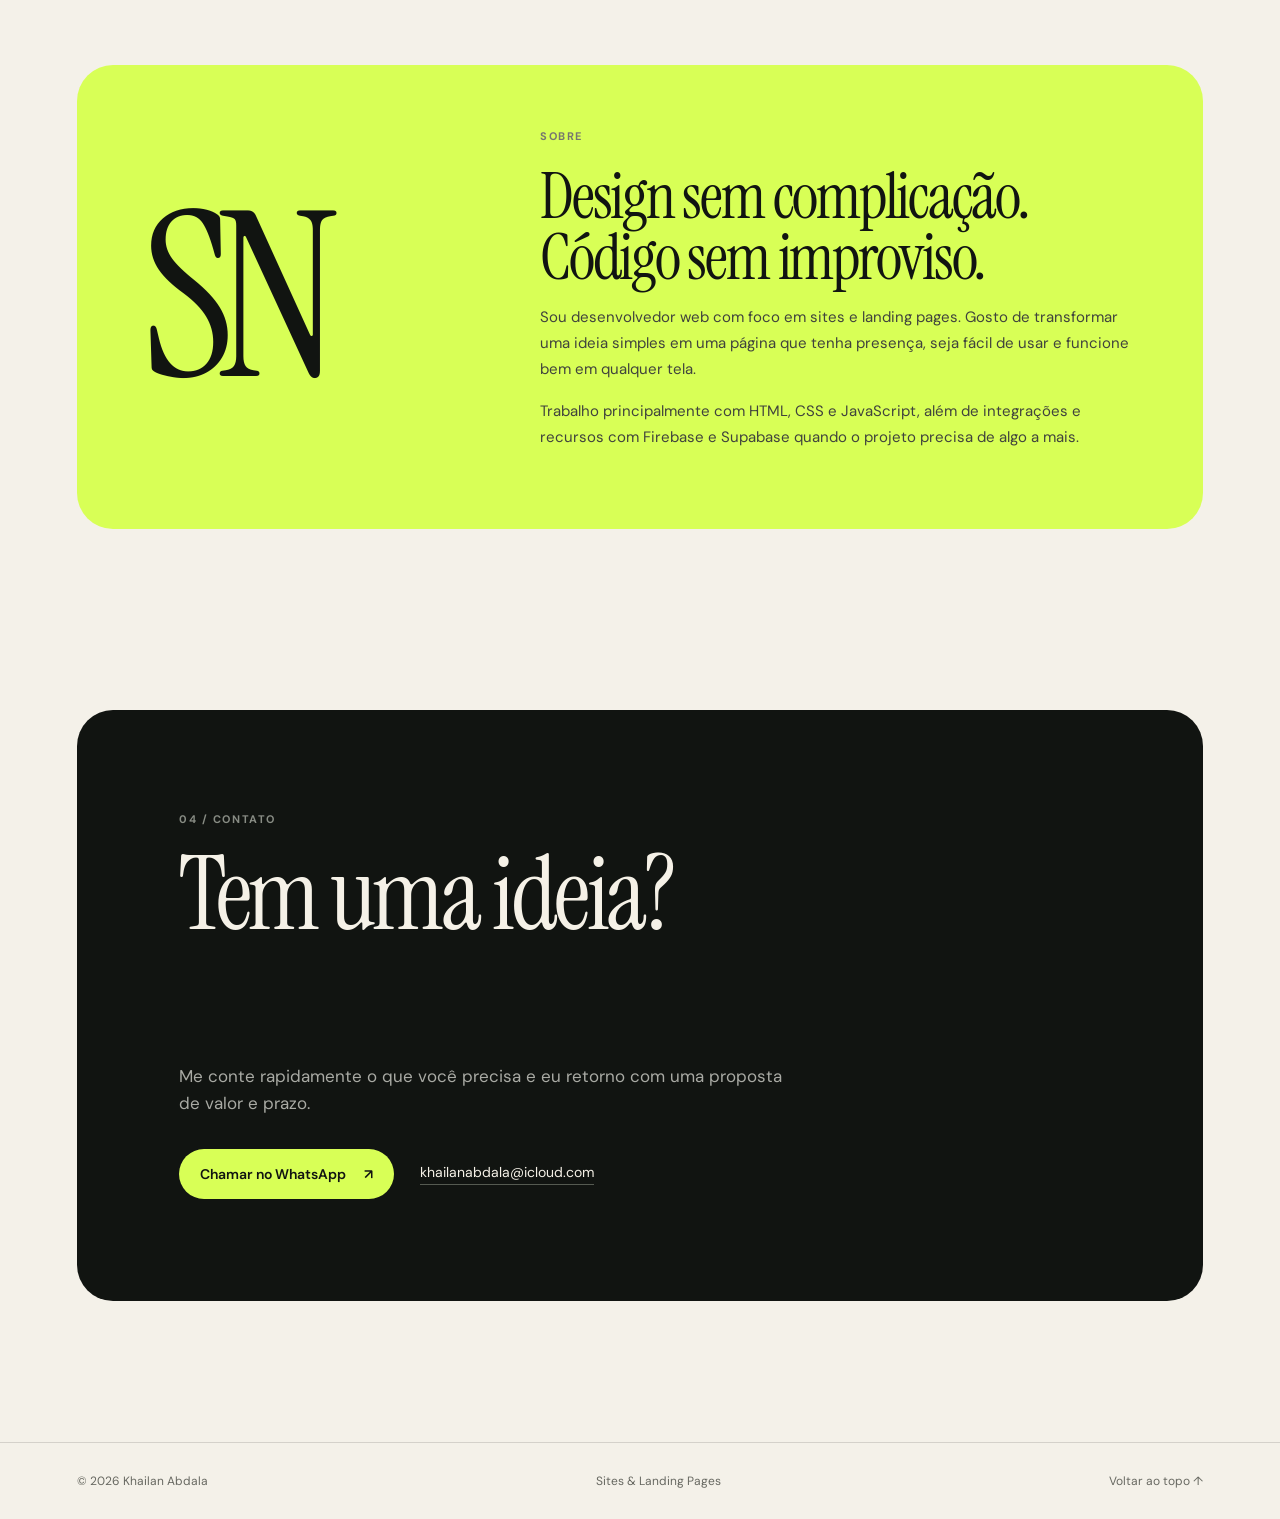
==== commit 35639bbe: "Update footer name to Khailan Abdala" ====
--- a/index.html
+++ b/index.html
@@ -200,7 +200,7 @@
   </main>
 
   <footer>
-    <div>© <span id="year"></span> Seu Nome</div>
+    <div>© <span id="year"></span> Khailan Abdala</div>
     <div>Sites & Landing Pages</div>
     <a href="#topo">Voltar ao topo ↑</a>
   </footer>
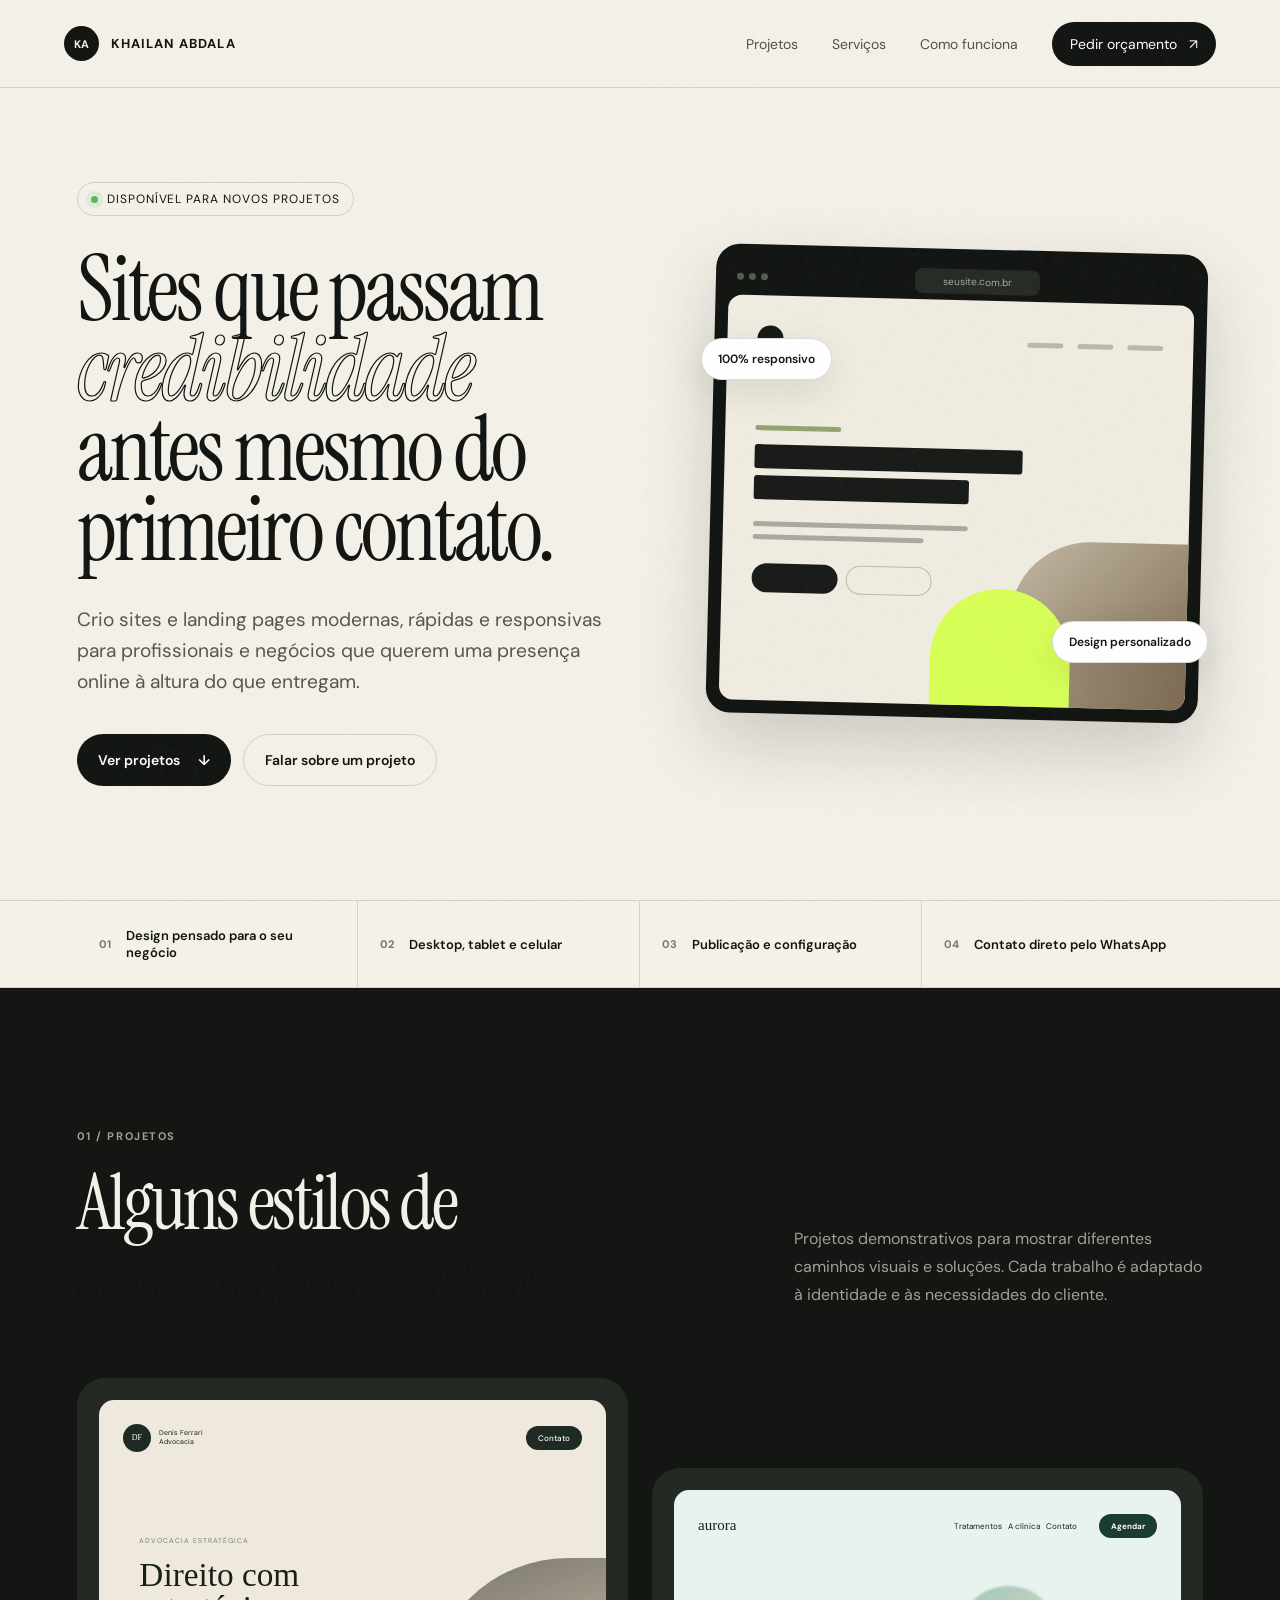
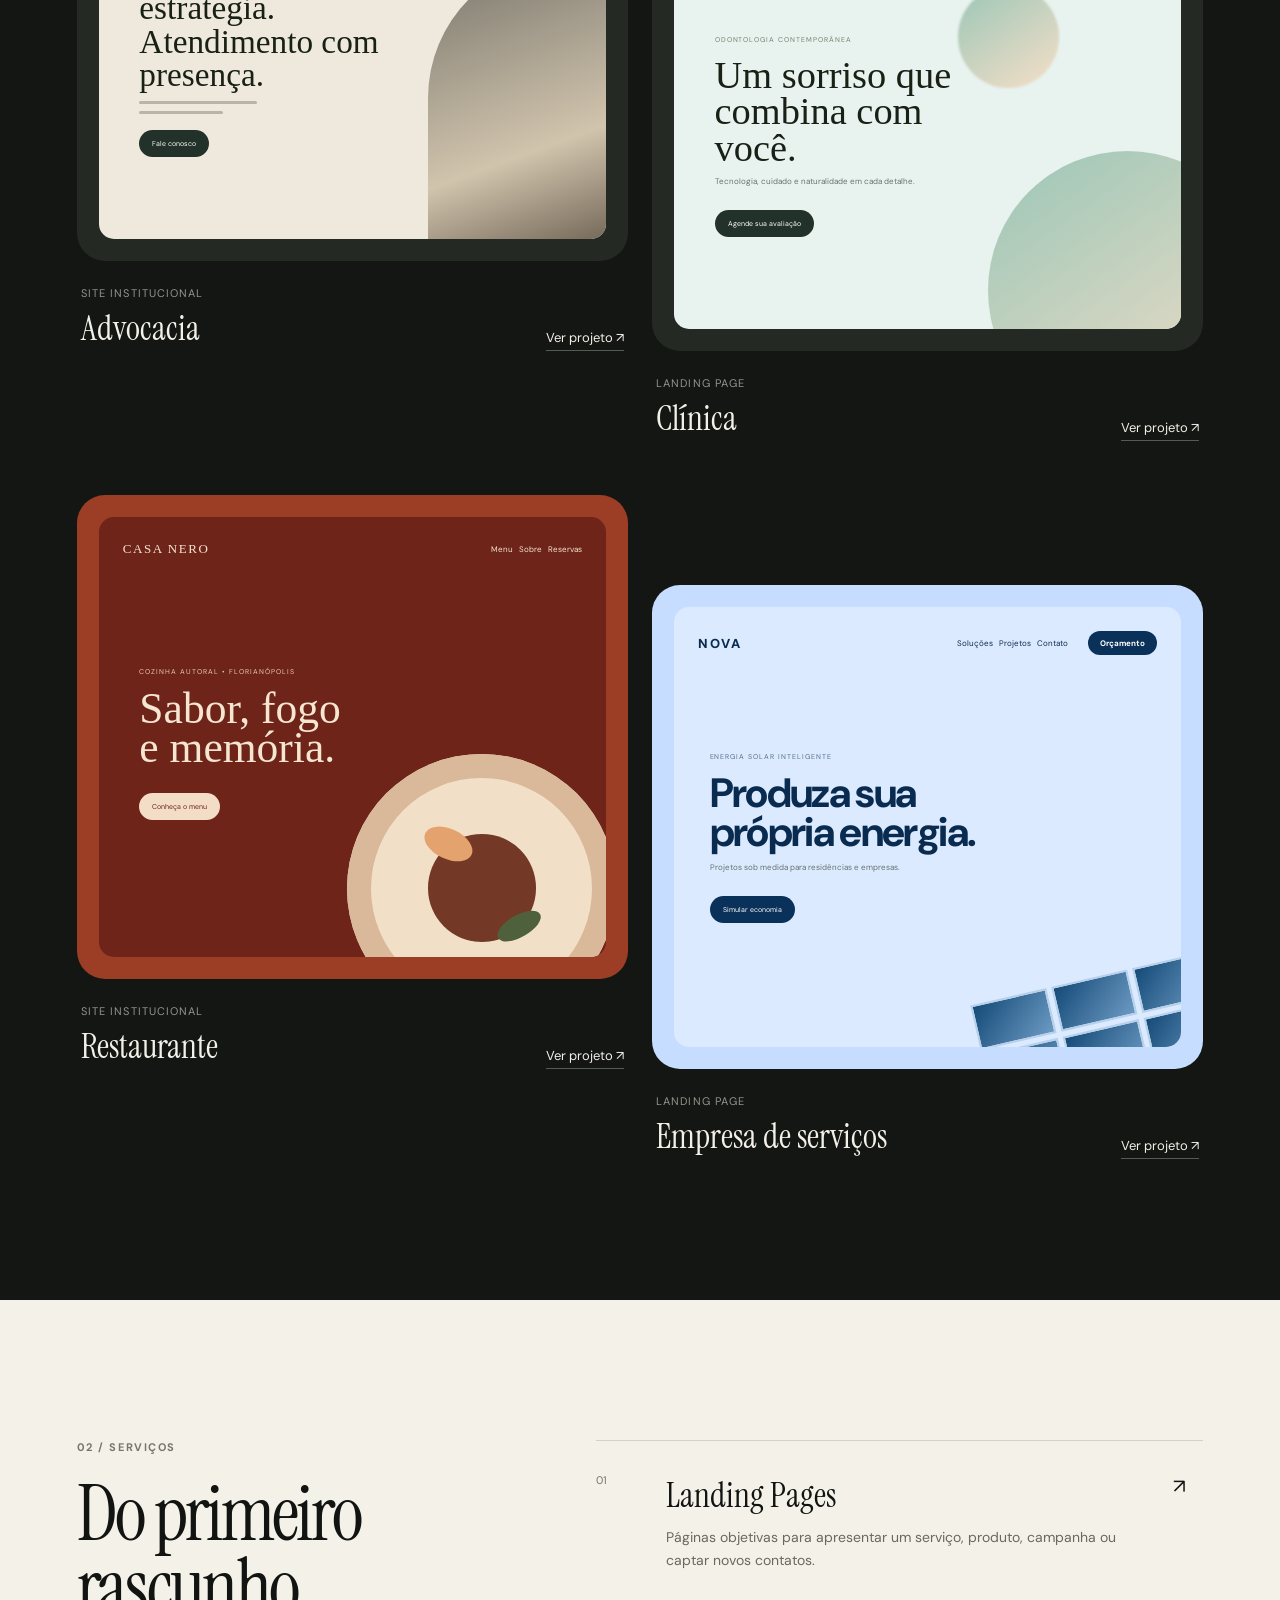
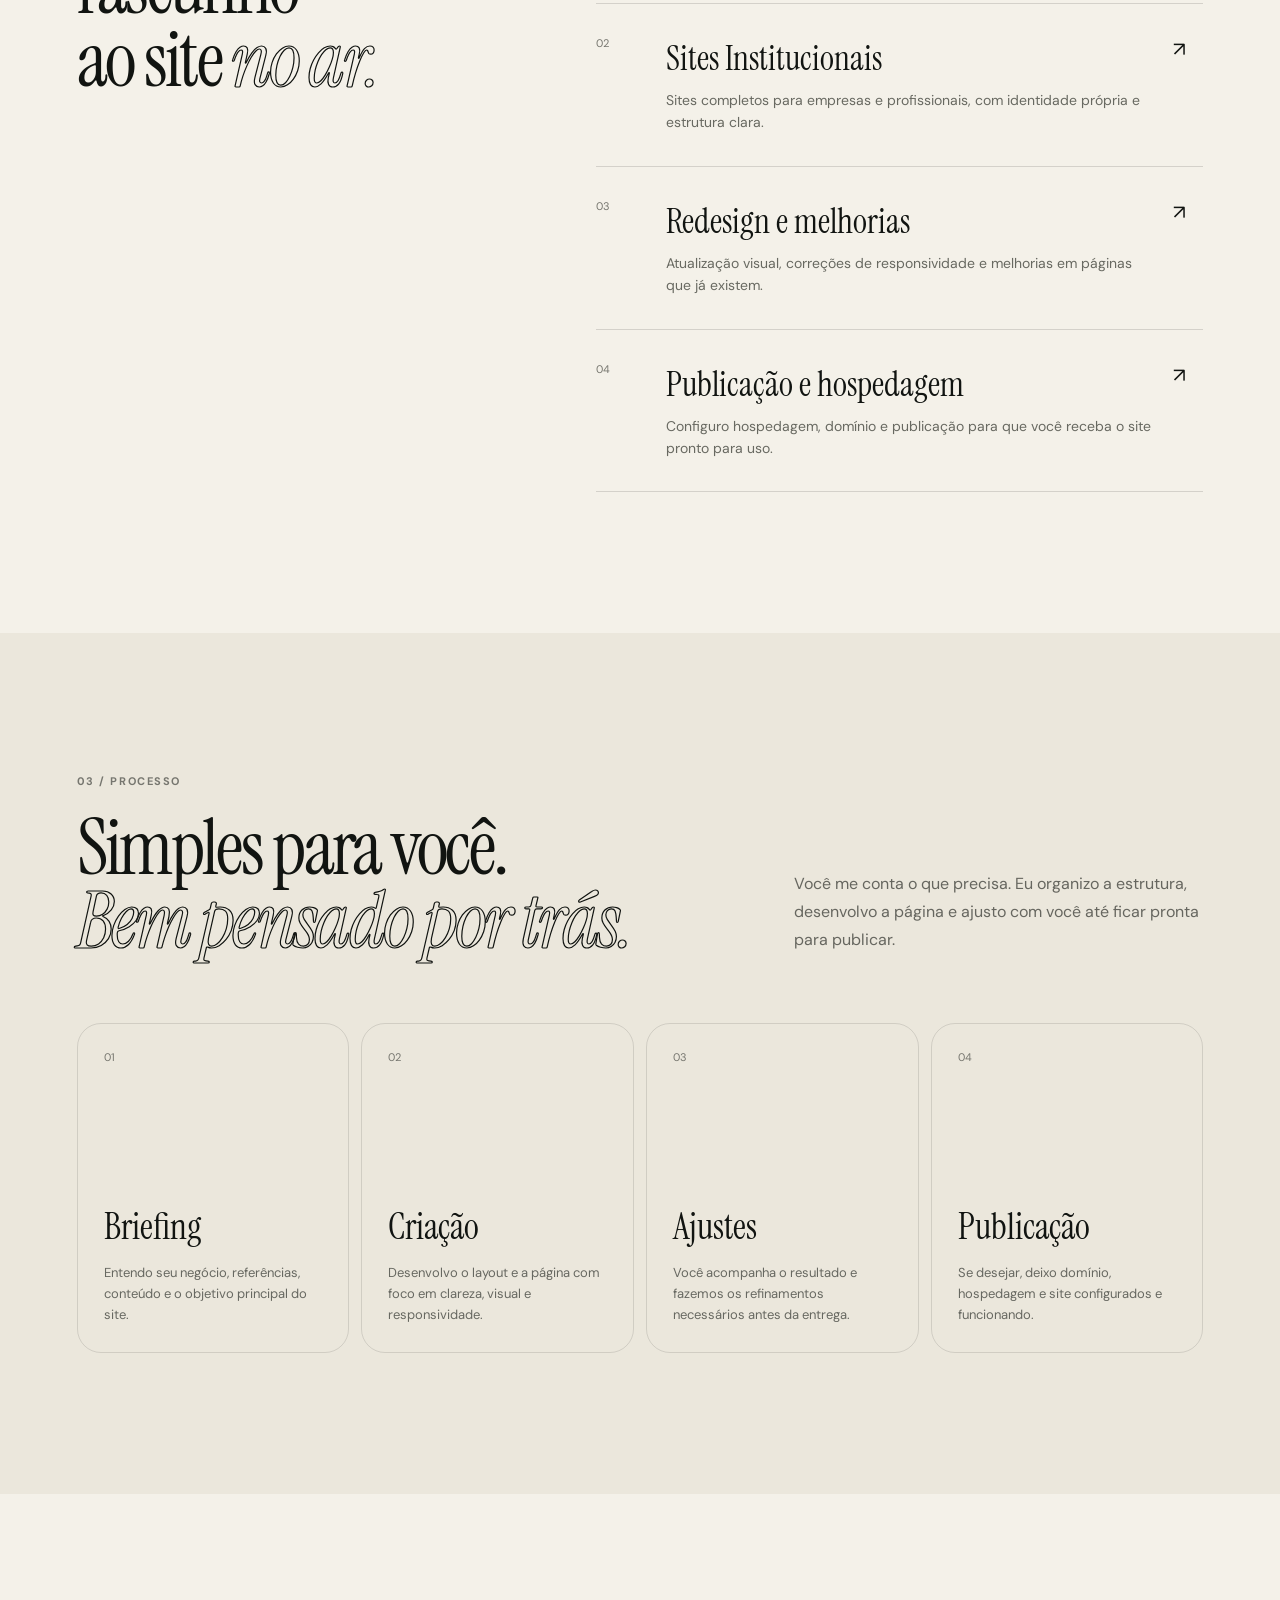
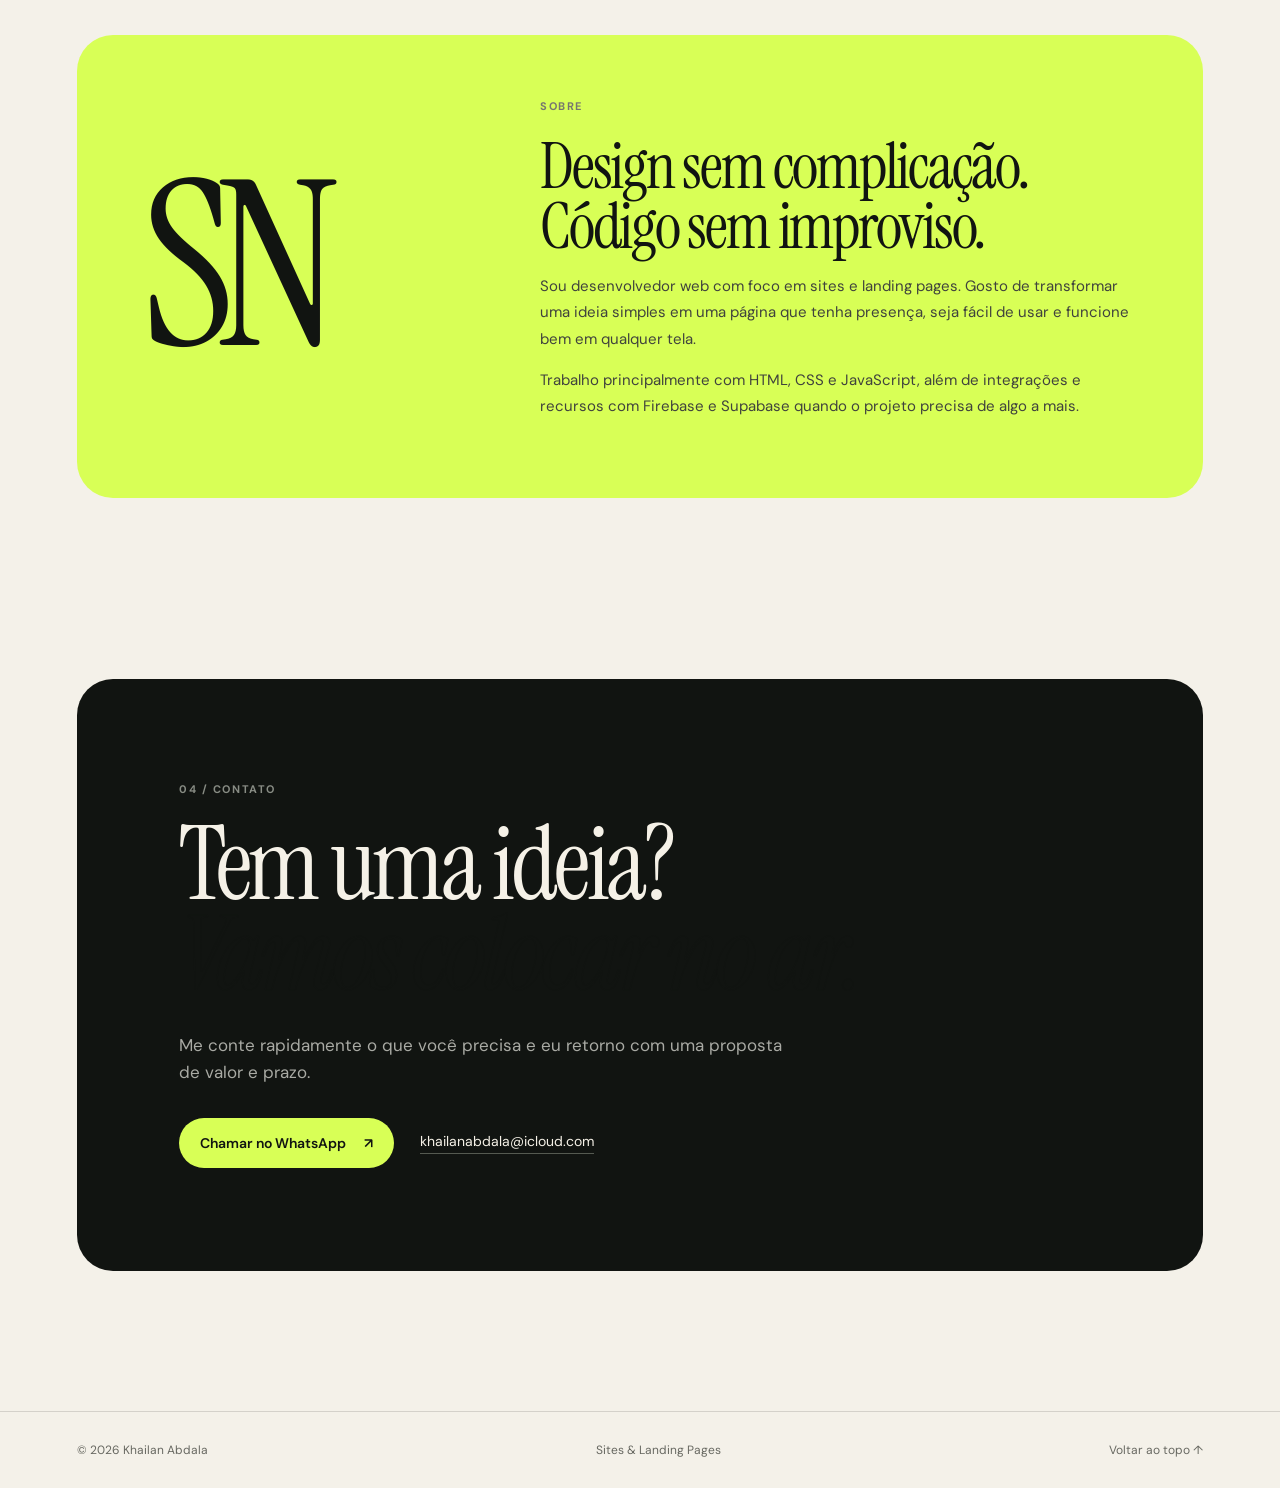
==== commit 7cb4c464: "Fix HTML heading for improved readability" ====
--- a/index.html
+++ b/index.html
@@ -35,7 +35,7 @@
     <section class="hero section-pad">
       <div class="hero-copy reveal">
         <div class="eyebrow"><span class="status-dot"></span> Disponível para novos projetos</div>
-        <h1>Sites que passam<br><em>credibilidade</em> antes<br>mesmo do primeiro contato.</h1>
+        <h1>Sites que passam <em>credibilidade</em> antes mesmo do primeiro contato.</h1>
         <p class="hero-lead">Crio sites e landing pages modernas, rápidas e responsivas para profissionais e negócios que querem uma presença online à altura do que entregam.</p>
         <div class="hero-actions">
           <a class="btn btn-primary" href="#projetos">Ver projetos <span>↓</span></a>
--- a/styles.css
+++ b/styles.css
@@ -7,6 +7,6 @@
   --line:rgba(17,20,17,.14);
   --radius:28px;
 }
-*{box-sizing:border-box}html{scroll-behavior:smooth}body{margin:0;background:var(--paper);color:var(--ink);font-family:"DM Sans",system-ui,sans-serif;overflow-x:hidden}a{color:inherit;text-decoration:none}button{font:inherit}.grain{position:fixed;inset:0;pointer-events:none;z-index:100;opacity:.035;background-image:url("data:image/svg+xml,%3Csvg viewBox='0 0 160 160' xmlns='http://www.w3.org/2000/svg'%3E%3Cfilter id='n'%3E%3CfeTurbulence type='fractalNoise' baseFrequency='.8' numOctaves='4' stitchTiles='stitch'/%3E%3C/filter%3E%3Crect width='100%25' height='100%25' filter='url(%23n)' opacity='.9'/%3E%3C/svg%3E")}.site-header{height:88px;padding:0 clamp(24px,5vw,74px);display:flex;align-items:center;justify-content:space-between;border-bottom:1px solid var(--line);position:relative;z-index:20}.brand{display:flex;align-items:center;gap:12px;font-weight:700;letter-spacing:.08em;font-size:13px}.brand-mark{width:35px;height:35px;border-radius:50%;background:var(--ink);color:var(--paper);display:grid;place-items:center;font-size:11px;letter-spacing:0}.nav{display:flex;align-items:center;gap:34px;font-size:14px}.nav>a:not(.nav-cta){opacity:.72}.nav>a:hover{opacity:1}.nav-cta{background:var(--ink);color:#fff;padding:13px 18px;border-radius:999px;display:flex;align-items:center;gap:12px}.menu-toggle{display:none;background:none;border:0;width:42px;height:42px}.menu-toggle span{display:block;width:22px;height:1px;background:var(--ink);margin:6px auto}.section-pad{padding:clamp(90px,11vw,150px) clamp(24px,6vw,92px)}.hero{min-height:calc(100vh - 88px);display:grid;grid-template-columns:1.05fr .95fr;gap:7vw;align-items:center;padding-top:70px;padding-bottom:90px}.eyebrow{display:inline-flex;align-items:center;gap:9px;padding:8px 13px;border:1px solid var(--line);border-radius:999px;font-size:12px;text-transform:uppercase;letter-spacing:.08em;margin-bottom:34px}.status-dot{width:7px;height:7px;background:#55ba62;border-radius:50%;box-shadow:0 0 0 5px rgba(85,186,98,.12)}h1,h2{font-family:"Instrument Serif",Georgia,serif;font-weight:400;letter-spacing:-.035em;margin:0}h1{font-size:clamp(58px,7vw,112px);line-height:.89}h1 em,h2 em{font-weight:400;color:transparent;-webkit-text-stroke:1.2px currentColor;font-style:italic}.hero-lead{max-width:660px;font-size:clamp(17px,1.5vw,21px);line-height:1.6;color:#55564f;margin:36px 0}.hero-actions{display:flex;gap:12px;flex-wrap:wrap}.btn{display:inline-flex;align-items:center;justify-content:center;gap:18px;padding:16px 21px;border-radius:999px;font-weight:600;font-size:14px;transition:.25s ease}.btn:hover{transform:translateY(-2px)}.btn-primary{background:var(--ink);color:#fff}.btn-ghost{border:1px solid var(--line)}.hero-visual{position:relative;min-height:560px;display:grid;place-items:center}.browser-card{width:min(100%,620px);aspect-ratio:1.05;background:#111411;border-radius:24px;box-shadow:0 30px 70px rgba(27,30,23,.18);padding:13px;transform:rotate(1.4deg)}.browser-top{height:38px;display:flex;align-items:center;padding:0 8px;color:#a8aaa4;font-size:10px}.dots{display:flex;gap:5px}.dots i{display:block;width:7px;height:7px;background:#555a51;border-radius:50%}.browser-url{margin:auto;background:#262a25;border-radius:8px;padding:6px 28px}.browser-content{height:calc(100% - 38px);border-radius:14px;background:#f0ece1;position:relative;overflow:hidden;padding:30px}.mini-nav{display:flex;align-items:center;gap:14px}.mini-nav span{width:36px;height:5px;border-radius:99px;background:#bbb7ad}.mini-nav .mini-logo{width:26px;height:26px;border-radius:50%;background:#161914;margin-right:auto}.mini-kicker{width:86px;height:5px;background:#93a270;border-radius:99px;margin-top:74px}.mini-title{height:24px;background:#181a17;border-radius:3px;margin-top:14px}.mini-title.w1{width:66%}.mini-title.w2{width:53%;margin-top:7px}.mini-copy{height:5px;background:#aaa89f;border-radius:4px;width:53%;margin-top:22px}.mini-copy.short{width:42%;margin-top:8px}.mini-buttons{display:flex;gap:8px;margin-top:24px}.mini-buttons i{width:86px;height:29px;background:#181a17;border-radius:99px}.mini-buttons i+ i{background:transparent;border:1px solid #bdb9ad}.mini-card-a{position:absolute;width:42%;height:48%;right:-4%;bottom:-7%;border-radius:80px 0 0 0;background:linear-gradient(135deg,#c3b9a4,#725e44)}.mini-card-b{position:absolute;width:30%;height:29%;right:25%;bottom:0;border-radius:120px 120px 0 0;background:#d8ff56}.floating-tag{position:absolute;background:#fff;border:1px solid var(--line);box-shadow:0 12px 35px rgba(24,25,21,.1);border-radius:999px;padding:12px 16px;font-size:12px;font-weight:600}.tag-a{left:-2%;top:24%}.tag-b{right:-1%;bottom:18%}.proof-strip{border-top:1px solid var(--line);border-bottom:1px solid var(--line);display:grid;grid-template-columns:repeat(4,1fr);padding:0 clamp(24px,6vw,92px)}.proof-strip>div{padding:26px 22px;border-right:1px solid var(--line);display:flex;gap:15px;align-items:center}.proof-strip>div:last-child{border-right:0}.proof-strip strong{font-size:11px;color:var(--muted)}.proof-strip span{font-size:13px;font-weight:600}.section-heading{display:grid;grid-template-columns:1.2fr .8fr;gap:8vw;align-items:end;margin-bottom:65px}.section-index{font-size:11px;font-weight:700;letter-spacing:.14em;color:var(--muted);display:block;margin-bottom:24px}.section-heading h2,.services-title h2{font-size:clamp(48px,6vw,82px);line-height:.95}.section-heading>p{font-size:16px;line-height:1.75;color:#66665f;max-width:510px;margin:0 0 4px}.projects{background:#131612;color:#f3f0e8}.projects .section-index,.projects .section-heading>p{color:#9fa097}.project-grid{display:grid;grid-template-columns:1fr 1fr;gap:54px 24px}.project-card:nth-child(even){margin-top:90px}.project-preview{display:block;aspect-ratio:1.14;border-radius:var(--radius);overflow:hidden;background:#252924;padding:22px}.mock-window{width:100%;height:100%;border-radius:15px;background:#eee9dc;color:#192016;position:relative;overflow:hidden;padding:24px}.mock-head,.clinic-nav,.food-top,.service-nav{display:flex;align-items:center;font-size:8px;position:relative;z-index:2}.mock-head>span{width:28px;height:28px;border-radius:50%;background:#1e2a23;color:#fff;display:grid;place-items:center;font-family:Georgia}.mock-head small{font-size:7px;line-height:1.2;margin-left:8px}.mock-head b{margin-left:auto;background:#1e2a23;color:#fff;padding:7px 12px;border-radius:99px;font-weight:500}.law-copy{position:absolute;left:8%;top:29%;z-index:2;width:55%}.law-copy small,.clinic-copy small,.food-copy small,.service-copy small{font-size:7px;letter-spacing:.14em;color:#788274}.law-copy strong{display:block;font-family:Georgia,serif;font-weight:400;font-size:clamp(20px,2.6vw,42px);line-height:1;margin:10px 0}.law-copy i{display:block;width:42%;height:3px;background:#b7b5aa;border-radius:99px;margin-top:7px}.law-copy i+ i{width:30%}.law-copy button,.clinic-copy button,.food-copy button,.service-copy button{margin-top:16px;border:0;background:#223129;color:white;border-radius:99px;padding:9px 13px;font-size:7px}.law-photo{position:absolute;width:38%;height:72%;right:-3%;bottom:-8%;background:linear-gradient(160deg,#77746b,#d1c4ad 60%,#564a3d);border-radius:140px 0 0 0}.project-meta{display:flex;justify-content:space-between;align-items:end;padding:20px 4px 0}.project-meta span{font-size:11px;text-transform:uppercase;letter-spacing:.1em;color:#93958e}.project-meta h3{font-family:"Instrument Serif",serif;font-size:34px;font-weight:400;margin:4px 0 0}.project-meta>a{font-size:13px;border-bottom:1px solid #555a52;padding-bottom:4px}.clinic-window{background:#e8f2ee}.clinic-nav>span{font-family:Georgia,serif;font-size:15px;margin-right:auto}.clinic-nav b{margin-left:22px;background:#1b3b33;color:#fff;border-radius:99px;padding:7px 12px}.clinic-copy{width:58%;position:absolute;left:8%;top:31%;z-index:3}.clinic-copy strong{display:block;font-family:Georgia,serif;font-size:clamp(24px,3vw,46px);font-weight:400;line-height:.95;margin:10px 0}.clinic-copy p,.service-copy p{font-size:8px;color:#66726d}.clinic-orb{position:absolute;border-radius:50%;background:linear-gradient(145deg,#9bc6b7,#f6dfc8)}.clinic-orb.one{width:55%;aspect-ratio:1;right:-17%;bottom:-23%}.clinic-orb.two{width:20%;aspect-ratio:1;right:24%;top:22%;filter:blur(1px)}.project-food .project-preview{background:#9b3e25}.food-window{background:#6e2419;color:#f5e5d1}.food-top>span{font-family:Georgia;font-size:13px;letter-spacing:.12em;margin-right:auto}.food-copy{position:absolute;left:8%;top:32%;z-index:2}.food-copy small{color:#e9c8af}.food-copy strong{display:block;font-family:Georgia,serif;font-weight:400;font-size:clamp(28px,3.4vw,52px);line-height:.9;margin:10px 0}.food-copy button{background:#f3ddc7;color:#6e2419}.plate{position:absolute;right:-2%;bottom:-15%;width:53%;aspect-ratio:1;border-radius:50%;background:#f2dfc7;box-shadow:inset 0 0 0 24px #d9b999}.plate i,.plate b,.plate span{position:absolute;border-radius:50%}.plate i{inset:30%;background:#733926}.plate b{width:19%;height:11%;background:#e3a26e;left:28%;top:28%;transform:rotate(25deg)}.plate span{width:18%;height:8%;background:#4e603c;right:27%;bottom:32%;transform:rotate(-30deg)}.project-service .project-preview{background:#c7ddff}.service-window{background:#dceaff;color:#092b50}.service-nav>span{font-size:13px;font-weight:800;letter-spacing:.12em;margin-right:auto}.service-nav b{margin-left:20px;background:#0a315a;color:#fff;border-radius:99px;padding:7px 12px}.service-copy{position:absolute;left:7%;top:31%;width:55%;z-index:3}.service-copy small{color:#55718c}.service-copy strong{font-family:"DM Sans";font-size:clamp(24px,3.2vw,49px);font-weight:700;line-height:.95;display:block;margin:10px 0;letter-spacing:-.04em}.service-copy button{background:#0a315a}.service-grid{position:absolute;right:-8%;bottom:-6%;width:48%;display:grid;grid-template-columns:repeat(3,1fr);gap:5px;transform:rotate(-13deg)}.service-grid i{aspect-ratio:1.7;background:linear-gradient(135deg,#164b78,#6b9ac3);border:2px solid #b7d1eb}.services{display:grid;grid-template-columns:.8fr 1.2fr;gap:9vw}.services-title{position:sticky;top:120px;height:max-content}.service-list{border-top:1px solid var(--line)}.service-row{display:grid;grid-template-columns:50px 1fr 30px;gap:20px;padding:32px 0;border-bottom:1px solid var(--line);align-items:start}.service-row>span{font-size:11px;color:var(--muted)}.service-row h3{font-family:"Instrument Serif",serif;font-size:34px;font-weight:400;margin:0 0 8px}.service-row p{margin:0;color:#686961;line-height:1.6;font-size:14px;max-width:600px}.service-row>b{font-size:20px;font-weight:400}.process{background:var(--paper-2)}.process-grid{display:grid;grid-template-columns:repeat(4,1fr);gap:12px}.process-card{min-height:330px;border:1px solid rgba(17,20,17,.12);border-radius:24px;padding:26px;display:flex;flex-direction:column}.process-card>span{font-size:11px;color:var(--muted)}.process-card h3{font-family:"Instrument Serif",serif;font-size:36px;font-weight:400;margin:auto 0 12px}.process-card p{font-size:13px;line-height:1.65;color:#676861;margin:0}.about-card{background:var(--acid);border-radius:36px;padding:clamp(34px,5vw,72px);display:grid;grid-template-columns:.7fr 1.3fr;gap:6vw;align-items:center}.about-monogram{font-family:"Instrument Serif",serif;font-size:clamp(130px,18vw,250px);line-height:.7;letter-spacing:-.08em}.about-copy h2{font-size:clamp(45px,5vw,76px);line-height:.95}.about-copy p{max-width:700px;line-height:1.75;color:#40433d;font-size:15px}.contact{padding-top:40px}.contact-card{background:#111411;color:#f5f1e7;border-radius:36px;padding:clamp(48px,8vw,110px)}.contact-card .section-index{color:#888c84}.contact-card h2{font-size:clamp(62px,8vw,124px);line-height:.88}.contact-card p{color:#a9aaa4;font-size:17px;line-height:1.6;max-width:620px;margin:32px 0}.contact-actions{display:flex;align-items:center;gap:26px;flex-wrap:wrap}.btn-light{background:var(--acid);color:#111411}.contact-email{font-size:14px;border-bottom:1px solid #555a51;padding-bottom:3px}footer{padding:30px clamp(24px,6vw,92px);display:flex;justify-content:space-between;border-top:1px solid var(--line);font-size:12px;color:#676861}.reveal{opacity:0;transform:translateY(24px);transition:opacity .7s ease,transform .7s ease}.reveal.visible{opacity:1;transform:none}.delay-1{transition-delay:.1s}.delay-2{transition-delay:.18s}.delay-3{transition-delay:.26s}
-@media (max-width:980px){.hero{grid-template-columns:1fr;padding-top:70px}.hero-visual{min-height:470px}.proof-strip{grid-template-columns:1fr 1fr}.proof-strip>div:nth-child(2){border-right:0}.proof-strip>div:nth-child(-n+2){border-bottom:1px solid var(--line)}.project-grid{grid-template-columns:1fr}.project-card:nth-child(even){margin-top:0}.section-heading,.services{grid-template-columns:1fr}.services-title{position:static}.process-grid{grid-template-columns:1fr 1fr}.about-card{grid-template-columns:1fr}.about-monogram{font-size:150px}}
+*{box-sizing:border-box}html{scroll-behavior:smooth}body{margin:0;background:var(--paper);color:var(--ink);font-family:"DM Sans",system-ui,sans-serif;overflow-x:hidden}a{color:inherit;text-decoration:none}button{font:inherit}.grain{position:fixed;inset:0;pointer-events:none;z-index:100;opacity:.035;background-image:url("data:image/svg+xml,%3Csvg viewBox='0 0 160 160' xmlns='http://www.w3.org/2000/svg'%3E%3Cfilter id='n'%3E%3CfeTurbulence type='fractalNoise' baseFrequency='.8' numOctaves='4' stitchTiles='stitch'/%3E%3C/filter%3E%3Crect width='100%25' height='100%25' filter='url(%23n)' opacity='.9'/%3E%3C/svg%3E")}.site-header{height:88px;padding:0 clamp(24px,5vw,74px);display:flex;align-items:center;justify-content:space-between;border-bottom:1px solid var(--line);position:relative;z-index:20}.brand{display:flex;align-items:center;gap:12px;font-weight:700;letter-spacing:.08em;font-size:13px}.brand-mark{width:35px;height:35px;border-radius:50%;background:var(--ink);color:var(--paper);display:grid;place-items:center;font-size:11px;letter-spacing:0}.nav{display:flex;align-items:center;gap:34px;font-size:14px}.nav>a:not(.nav-cta){opacity:.72}.nav>a:hover{opacity:1}.nav-cta{background:var(--ink);color:#fff;padding:13px 18px;border-radius:999px;display:flex;align-items:center;gap:12px}.menu-toggle{display:none;background:none;border:0;width:42px;height:42px}.menu-toggle span{display:block;width:22px;height:1px;background:var(--ink);margin:6px auto}.section-pad{padding:clamp(90px,11vw,150px) clamp(24px,6vw,92px)}.hero{min-height:calc(100vh - 88px);display:grid;grid-template-columns:1.05fr .95fr;gap:7vw;align-items:center;padding-top:70px;padding-bottom:90px}.eyebrow{display:inline-flex;align-items:center;gap:9px;padding:8px 13px;border:1px solid var(--line);border-radius:999px;font-size:12px;text-transform:uppercase;letter-spacing:.08em;margin-bottom:34px}.status-dot{width:7px;height:7px;background:#55ba62;border-radius:50%;box-shadow:0 0 0 5px rgba(85,186,98,.12)}h1,h2{font-family:"Instrument Serif",Georgia,serif;font-weight:400;letter-spacing:-.035em;margin:0}h1{font-size:clamp(58px,7vw,112px);line-height:.89}h1 em,h2 em{font-weight:400;color:transparent;-webkit-text-stroke:1.2px #111411;font-style:italic}.hero-lead{max-width:660px;font-size:clamp(17px,1.5vw,21px);line-height:1.6;color:#55564f;margin:36px 0}.hero-actions{display:flex;gap:12px;flex-wrap:wrap}.btn{display:inline-flex;align-items:center;justify-content:center;gap:18px;padding:16px 21px;border-radius:999px;font-weight:600;font-size:14px;transition:.25s ease}.btn:hover{transform:translateY(-2px)}.btn-primary{background:var(--ink);color:#fff}.btn-ghost{border:1px solid var(--line)}.hero-visual{position:relative;min-height:560px;display:grid;place-items:center}.browser-card{width:min(100%,620px);aspect-ratio:1.05;background:#111411;border-radius:24px;box-shadow:0 30px 70px rgba(27,30,23,.18);padding:13px;transform:rotate(1.4deg)}.browser-top{height:38px;display:flex;align-items:center;padding:0 8px;color:#a8aaa4;font-size:10px}.dots{display:flex;gap:5px}.dots i{display:block;width:7px;height:7px;background:#555a51;border-radius:50%}.browser-url{margin:auto;background:#262a25;border-radius:8px;padding:6px 28px}.browser-content{height:calc(100% - 38px);border-radius:14px;background:#f0ece1;position:relative;overflow:hidden;padding:30px}.mini-nav{display:flex;align-items:center;gap:14px}.mini-nav span{width:36px;height:5px;border-radius:99px;background:#bbb7ad}.mini-nav .mini-logo{width:26px;height:26px;border-radius:50%;background:#161914;margin-right:auto}.mini-kicker{width:86px;height:5px;background:#93a270;border-radius:99px;margin-top:74px}.mini-title{height:24px;background:#181a17;border-radius:3px;margin-top:14px}.mini-title.w1{width:66%}.mini-title.w2{width:53%;margin-top:7px}.mini-copy{height:5px;background:#aaa89f;border-radius:4px;width:53%;margin-top:22px}.mini-copy.short{width:42%;margin-top:8px}.mini-buttons{display:flex;gap:8px;margin-top:24px}.mini-buttons i{width:86px;height:29px;background:#181a17;border-radius:99px}.mini-buttons i+ i{background:transparent;border:1px solid #bdb9ad}.mini-card-a{position:absolute;width:42%;height:48%;right:-4%;bottom:-7%;border-radius:80px 0 0 0;background:linear-gradient(135deg,#c3b9a4,#725e44)}.mini-card-b{position:absolute;width:30%;height:29%;right:25%;bottom:0;border-radius:120px 120px 0 0;background:#d8ff56}.floating-tag{position:absolute;background:#fff;border:1px solid var(--line);box-shadow:0 12px 35px rgba(24,25,21,.1);border-radius:999px;padding:12px 16px;font-size:12px;font-weight:600}.tag-a{left:-2%;top:24%}.tag-b{right:-1%;bottom:18%}.proof-strip{border-top:1px solid var(--line);border-bottom:1px solid var(--line);display:grid;grid-template-columns:repeat(4,1fr);padding:0 clamp(24px,6vw,92px)}.proof-strip>div{padding:26px 22px;border-right:1px solid var(--line);display:flex;gap:15px;align-items:center}.proof-strip>div:last-child{border-right:0}.proof-strip strong{font-size:11px;color:var(--muted)}.proof-strip span{font-size:13px;font-weight:600}.section-heading{display:grid;grid-template-columns:1.2fr .8fr;gap:8vw;align-items:end;margin-bottom:65px}.section-index{font-size:11px;font-weight:700;letter-spacing:.14em;color:var(--muted);display:block;margin-bottom:24px}.section-heading h2,.services-title h2{font-size:clamp(48px,6vw,82px);line-height:.95}.section-heading>p{font-size:16px;line-height:1.75;color:#66665f;max-width:510px;margin:0 0 4px}.projects{background:#131612;color:#f3f0e8}.projects .section-index,.projects .section-heading>p{color:#9fa097}.project-grid{display:grid;grid-template-columns:1fr 1fr;gap:54px 24px}.project-card:nth-child(even){margin-top:90px}.project-preview{display:block;aspect-ratio:1.14;border-radius:var(--radius);overflow:hidden;background:#252924;padding:22px}.mock-window{width:100%;height:100%;border-radius:15px;background:#eee9dc;color:#192016;position:relative;overflow:hidden;padding:24px}.mock-head,.clinic-nav,.food-top,.service-nav{display:flex;align-items:center;font-size:8px;position:relative;z-index:2}.mock-head>span{width:28px;height:28px;border-radius:50%;background:#1e2a23;color:#fff;display:grid;place-items:center;font-family:Georgia}.mock-head small{font-size:7px;line-height:1.2;margin-left:8px}.mock-head b{margin-left:auto;background:#1e2a23;color:#fff;padding:7px 12px;border-radius:99px;font-weight:500}.law-copy{position:absolute;left:8%;top:29%;z-index:2;width:55%}.law-copy small,.clinic-copy small,.food-copy small,.service-copy small{font-size:7px;letter-spacing:.14em;color:#788274}.law-copy strong{display:block;font-family:Georgia,serif;font-weight:400;font-size:clamp(20px,2.6vw,42px);line-height:1;margin:10px 0}.law-copy i{display:block;width:42%;height:3px;background:#b7b5aa;border-radius:99px;margin-top:7px}.law-copy i+ i{width:30%}.law-copy button,.clinic-copy button,.food-copy button,.service-copy button{margin-top:16px;border:0;background:#223129;color:white;border-radius:99px;padding:9px 13px;font-size:7px}.law-photo{position:absolute;width:38%;height:72%;right:-3%;bottom:-8%;background:linear-gradient(160deg,#77746b,#d1c4ad 60%,#564a3d);border-radius:140px 0 0 0}.project-meta{display:flex;justify-content:space-between;align-items:end;padding:20px 4px 0}.project-meta span{font-size:11px;text-transform:uppercase;letter-spacing:.1em;color:#93958e}.project-meta h3{font-family:"Instrument Serif",serif;font-size:34px;font-weight:400;margin:4px 0 0}.project-meta>a{font-size:13px;border-bottom:1px solid #555a52;padding-bottom:4px}.clinic-window{background:#e8f2ee}.clinic-nav>span{font-family:Georgia,serif;font-size:15px;margin-right:auto}.clinic-nav b{margin-left:22px;background:#1b3b33;color:#fff;border-radius:99px;padding:7px 12px}.clinic-copy{width:58%;position:absolute;left:8%;top:31%;z-index:3}.clinic-copy strong{display:block;font-family:Georgia,serif;font-size:clamp(24px,3vw,46px);font-weight:400;line-height:.95;margin:10px 0}.clinic-copy p,.service-copy p{font-size:8px;color:#66726d}.clinic-orb{position:absolute;border-radius:50%;background:linear-gradient(145deg,#9bc6b7,#f6dfc8)}.clinic-orb.one{width:55%;aspect-ratio:1;right:-17%;bottom:-23%}.clinic-orb.two{width:20%;aspect-ratio:1;right:24%;top:22%;filter:blur(1px)}.project-food .project-preview{background:#9b3e25}.food-window{background:#6e2419;color:#f5e5d1}.food-top>span{font-family:Georgia;font-size:13px;letter-spacing:.12em;margin-right:auto}.food-copy{position:absolute;left:8%;top:32%;z-index:2}.food-copy small{color:#e9c8af}.food-copy strong{display:block;font-family:Georgia,serif;font-weight:400;font-size:clamp(28px,3.4vw,52px);line-height:.9;margin:10px 0}.food-copy button{background:#f3ddc7;color:#6e2419}.plate{position:absolute;right:-2%;bottom:-15%;width:53%;aspect-ratio:1;border-radius:50%;background:#f2dfc7;box-shadow:inset 0 0 0 24px #d9b999}.plate i,.plate b,.plate span{position:absolute;border-radius:50%}.plate i{inset:30%;background:#733926}.plate b{width:19%;height:11%;background:#e3a26e;left:28%;top:28%;transform:rotate(25deg)}.plate span{width:18%;height:8%;background:#4e603c;right:27%;bottom:32%;transform:rotate(-30deg)}.project-service .project-preview{background:#c7ddff}.service-window{background:#dceaff;color:#092b50}.service-nav>span{font-size:13px;font-weight:800;letter-spacing:.12em;margin-right:auto}.service-nav b{margin-left:20px;background:#0a315a;color:#fff;border-radius:99px;padding:7px 12px}.service-copy{position:absolute;left:7%;top:31%;width:55%;z-index:3}.service-copy small{color:#55718c}.service-copy strong{font-family:"DM Sans";font-size:clamp(24px,3.2vw,49px);font-weight:700;line-height:.95;display:block;margin:10px 0;letter-spacing:-.04em}.service-copy button{background:#0a315a}.service-grid{position:absolute;right:-8%;bottom:-6%;width:48%;display:grid;grid-template-columns:repeat(3,1fr);gap:5px;transform:rotate(-13deg)}.service-grid i{aspect-ratio:1.7;background:linear-gradient(135deg,#164b78,#6b9ac3);border:2px solid #b7d1eb}.services{display:grid;grid-template-columns:.8fr 1.2fr;gap:9vw}.services-title{position:sticky;top:120px;height:max-content}.service-list{border-top:1px solid var(--line)}.service-row{display:grid;grid-template-columns:50px 1fr 30px;gap:20px;padding:32px 0;border-bottom:1px solid var(--line);align-items:start}.service-row>span{font-size:11px;color:var(--muted)}.service-row h3{font-family:"Instrument Serif",serif;font-size:34px;font-weight:400;margin:0 0 8px}.service-row p{margin:0;color:#686961;line-height:1.6;font-size:14px;max-width:600px}.service-row>b{font-size:20px;font-weight:400}.process{background:var(--paper-2)}.process-grid{display:grid;grid-template-columns:repeat(4,1fr);gap:12px}.process-card{min-height:330px;border:1px solid rgba(17,20,17,.12);border-radius:24px;padding:26px;display:flex;flex-direction:column}.process-card>span{font-size:11px;color:var(--muted)}.process-card h3{font-family:"Instrument Serif",serif;font-size:36px;font-weight:400;margin:auto 0 12px}.process-card p{font-size:13px;line-height:1.65;color:#676861;margin:0}.about-card{background:var(--acid);border-radius:36px;padding:clamp(34px,5vw,72px);display:grid;grid-template-columns:.7fr 1.3fr;gap:6vw;align-items:center}.about-monogram{font-family:"Instrument Serif",serif;font-size:clamp(130px,18vw,250px);line-height:.7;letter-spacing:-.08em}.about-copy h2{font-size:clamp(45px,5vw,76px);line-height:.95}.about-copy p{max-width:700px;line-height:1.75;color:#40433d;font-size:15px}.contact{padding-top:40px}.contact-card{background:#111411;color:#f5f1e7;border-radius:36px;padding:clamp(48px,8vw,110px)}.contact-card .section-index{color:#888c84}.contact-card h2{font-size:clamp(62px,8vw,124px);line-height:.88}.contact-card p{color:#a9aaa4;font-size:17px;line-height:1.6;max-width:620px;margin:32px 0}.contact-actions{display:flex;align-items:center;gap:26px;flex-wrap:wrap}.btn-light{background:var(--acid);color:#111411}.contact-email{font-size:14px;border-bottom:1px solid #555a51;padding-bottom:3px}footer{padding:30px clamp(24px,6vw,92px);display:flex;justify-content:space-between;border-top:1px solid var(--line);font-size:12px;color:#676861}.reveal{opacity:0;transform:translateY(24px);transition:opacity .7s ease,transform .7s ease}.reveal.visible{opacity:1;transform:none}.delay-1{transition-delay:.1s}.delay-2{transition-delay:.18s}.delay-3{transition-delay:.26s}
+@media (max-width:760px){.hero{grid-template-columns:1fr;padding-top:70px}.hero-visual{min-height:470px}.proof-strip{grid-template-columns:1fr 1fr}.proof-strip>div:nth-child(2){border-right:0}.proof-strip>div:nth-child(-n+2){border-bottom:1px solid var(--line)}.project-grid{grid-template-columns:1fr}.project-card:nth-child(even){margin-top:0}.section-heading,.services{grid-template-columns:1fr}.services-title{position:static}.process-grid{grid-template-columns:1fr 1fr}.about-card{grid-template-columns:1fr}.about-monogram{font-size:150px}}
 @media (max-width:760px){.site-header{height:76px}.nav{position:absolute;left:16px;right:16px;top:82px;background:#111411;color:white;border-radius:22px;padding:20px;display:none;flex-direction:column;align-items:stretch;gap:8px;box-shadow:0 18px 50px rgba(0,0,0,.18)}.nav.open{display:flex}.nav a{padding:12px}.nav-cta{justify-content:space-between}.menu-toggle{display:block}.hero{min-height:auto;padding-top:56px}.hero h1{font-size:clamp(55px,15vw,82px)}.hero-visual{min-height:380px}.browser-card{width:96%}.floating-tag{font-size:10px}.tag-a{left:-2%;top:15%}.tag-b{right:0;bottom:10%}.proof-strip{grid-template-columns:1fr}.proof-strip>div{border-right:0!important;border-bottom:1px solid var(--line)}.proof-strip>div:last-child{border-bottom:0}.section-heading{gap:28px}.project-preview{padding:12px}.project-meta h3{font-size:29px}.project-meta a{font-size:11px}.process-grid{grid-template-columns:1fr}.process-card{min-height:250px}.about-monogram{font-size:110px}.contact-card h2{font-size:clamp(58px,16vw,86px)}footer{gap:12px;flex-direction:column}.services-title h2,.section-heading h2{font-size:52px}}
